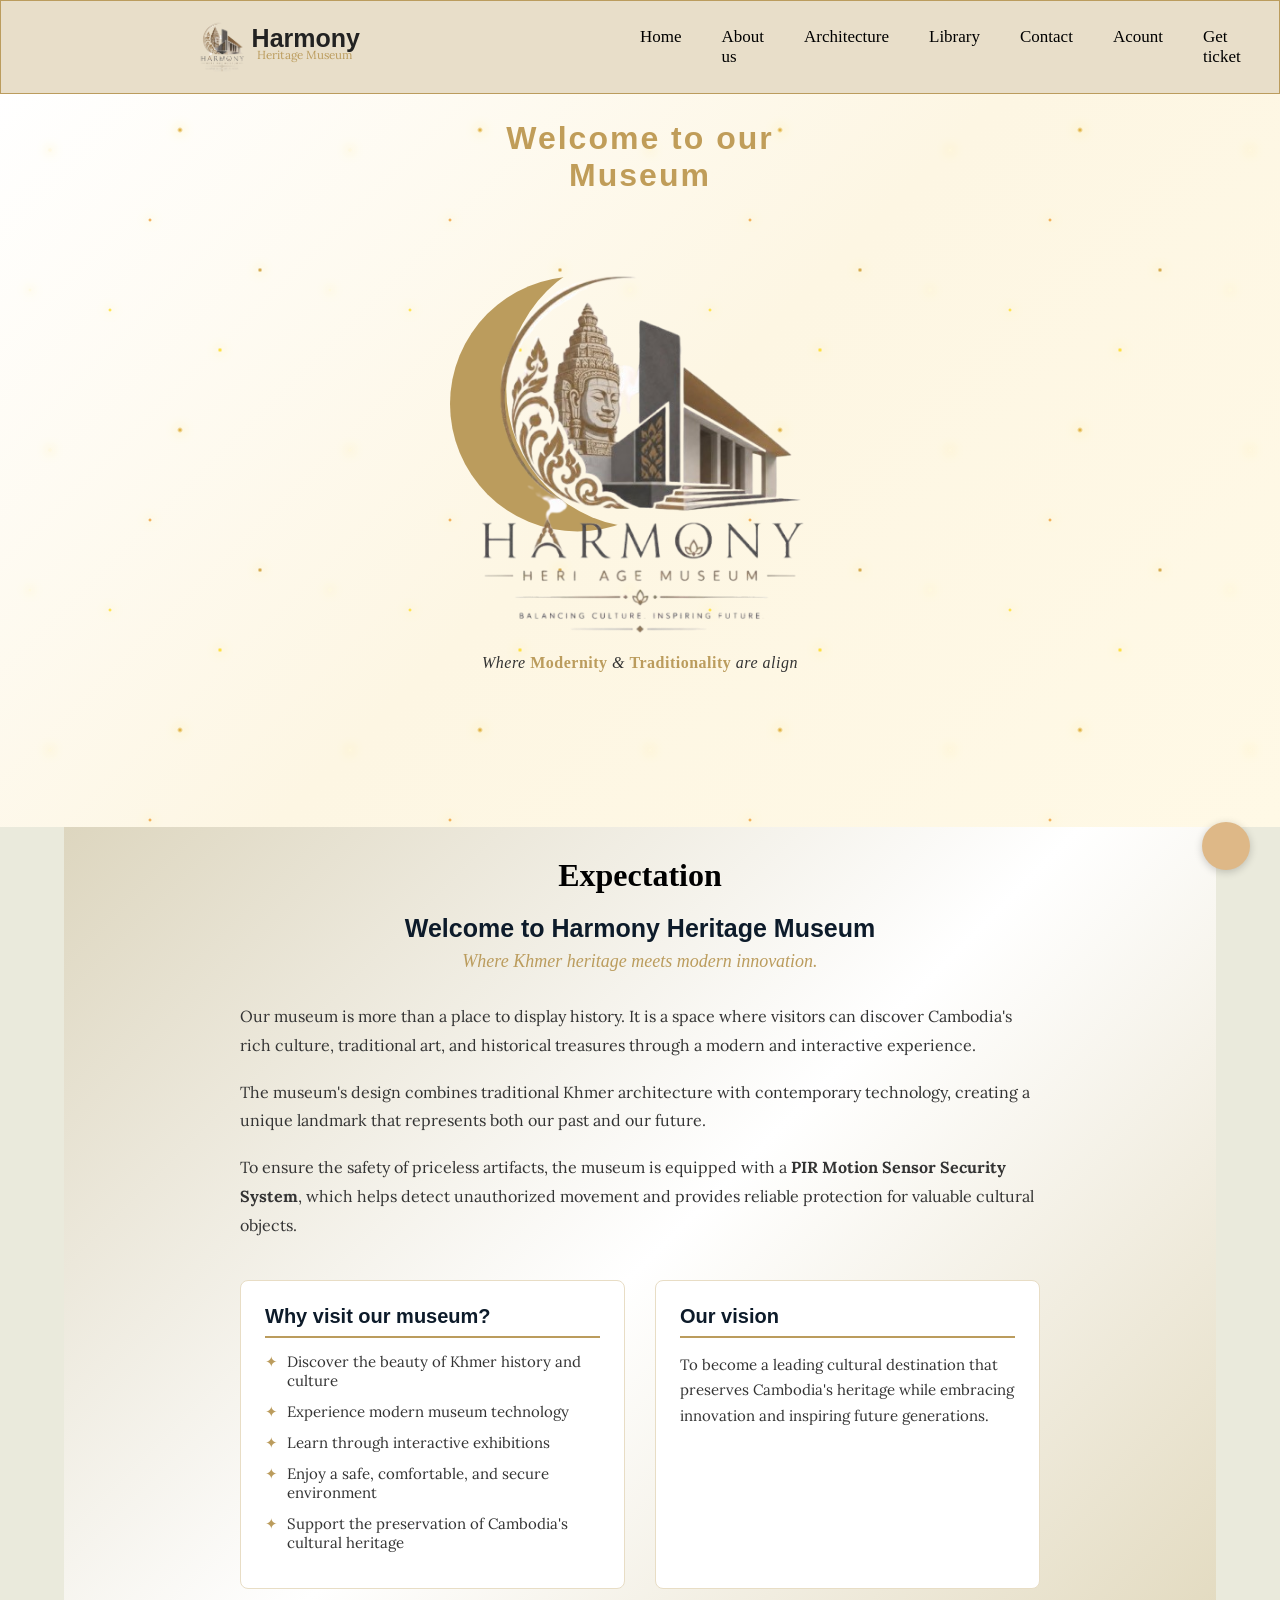
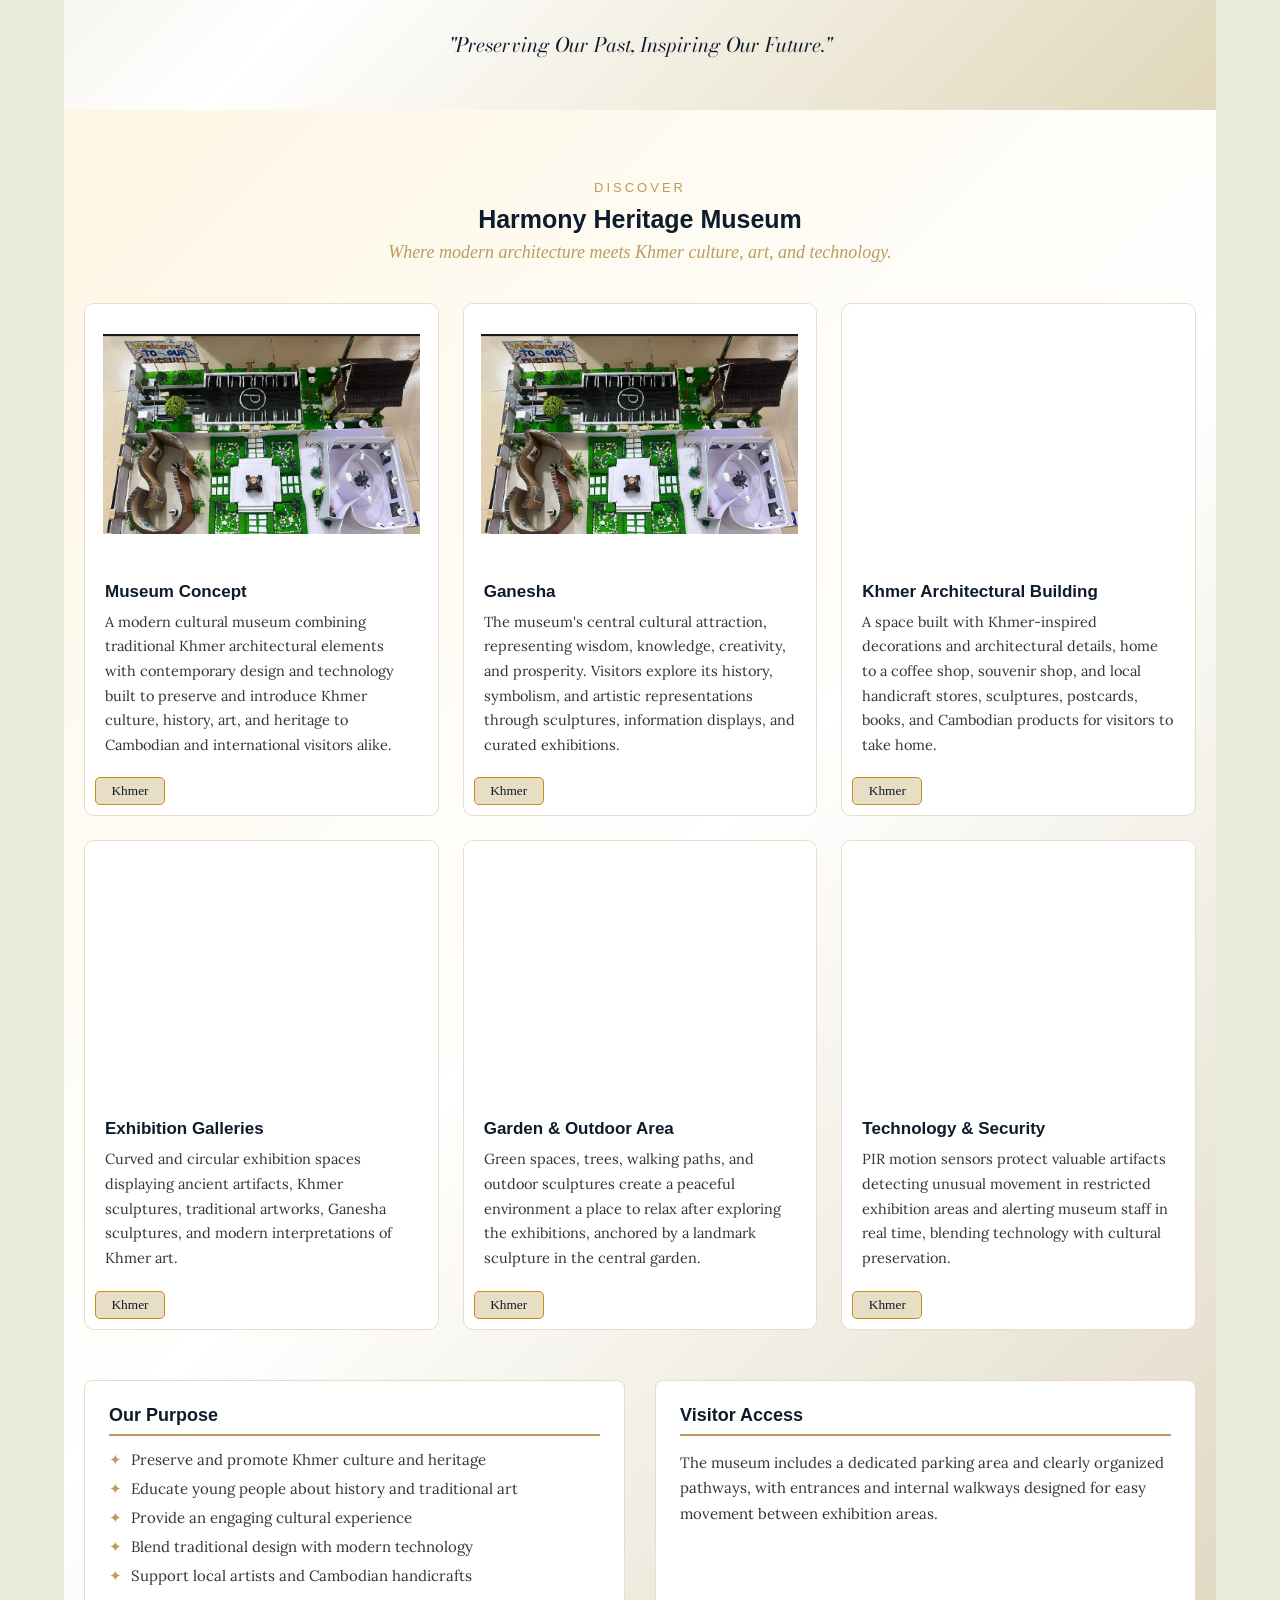
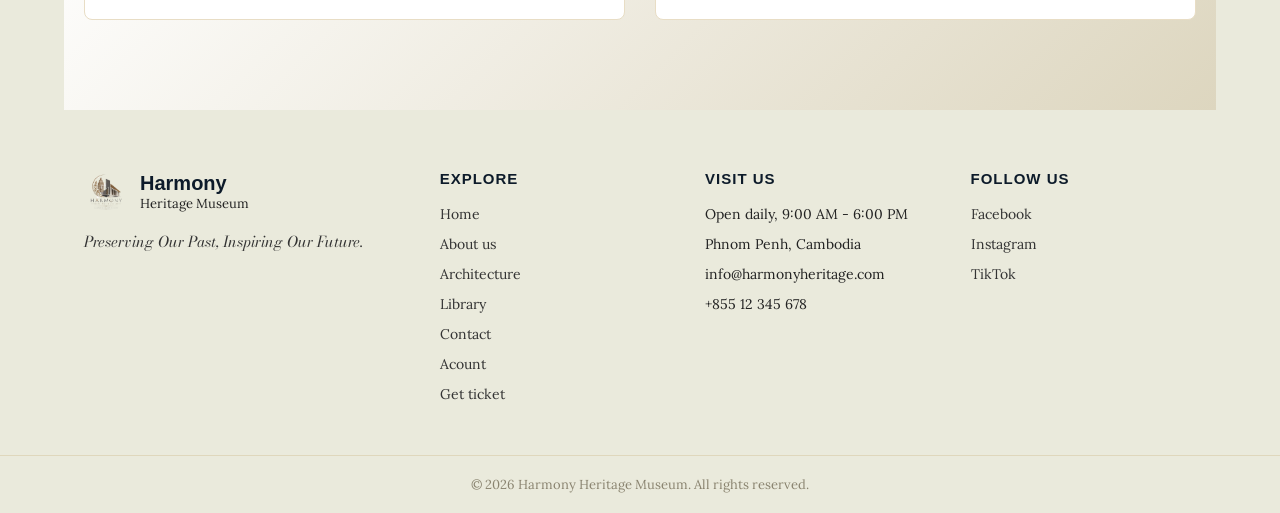
==== index.html @ e20a94d1 "yes" ====
<!DOCTYPE html>
<html lang="en">
    <head>
        <meta charset="UTF-8">
        <meta name="viewport" content="width=device-width, initial-scale=1.0">
        <title>Harmony Heritage Musuem</title>
        <link rel="stylesheet" href="index.css">
        <link rel="icon" href="harmony-round.png">
        <link href="https://fonts.googleapis.com/css2?family=Lora&display=swap" rel="stylesheet">
        <link rel="preconnect" href="https://fonts.googleapis.com">
        <link rel="preconnect" href="https://fonts.gstatic.com" crossorigin>
        <link
            href="https://fonts.googleapis.com/css2?family=Battambang:wght@100;300;400;700;900&family=Bayon&family=Bodoni+Moda:ital,opsz,wght@0,6..96,400..900;1,6..96,400..900&family=Hanuman:wght@100..900&family=Montenegrin+Gothic+One&family=Moul&family=Noto+Sans+Khmer:wght@100..900&family=Noto+Serif:ital,wght@0,100..900;1,100..900&family=Nunito:ital,wght@0,200..1000;1,200..1000&family=Oswald:wght@200..700&family=Roboto+Condensed:ital,wght@0,100..900;1,100..900&family=Roboto:ital,wght@0,100..900;1,100..900&display=swap"
            rel="stylesheet">
        <link rel="preconnect" href="https://fonts.googleapis.com">
        <link rel="preconnect" href="https://fonts.gstatic.com" crossorigin>
        <link
            href="https://fonts.googleapis.com/css2?family=Battambang:wght@100;300;400;700;900&family=Bayon&family=Bodoni+Moda:ital,opsz,wght@0,6..96,400..900;1,6..96,400..900&family=Hanuman:wght@100..900&family=Montenegrin+Gothic+One&family=Moul&family=Noto+Sans+Khmer:wght@100..900&family=Noto+Serif:ital,wght@0,100..900;1,100..900&family=Nunito:ital,wght@0,200..1000;1,200..1000&family=Oswald:wght@200..700&family=Roboto+Condensed:ital,wght@0,100..900;1,100..900&family=Roboto:ital,wght@0,100..900;1,100..900&display=swap"
            rel="stylesheet">
    </head>

    <body>
        <header>
            <nav class="navbar">
                <div class="logo">
                    <img src="harmony-round-removebg-preview.png" alt="">
                    <div class="museum-tittle">
                        <h1>Harmony</h1>
                        <p><small>Heritage Museum</small></p>
                    </div>
                </div>

                <ul class="nav-links">
                    <li><a href="#home">Home</a></li>
                    <li><a href="#aboutus">About us</a></li>
                    <li><a href="#arch">Architecture</a></li>
                    <li><a href="library.html">Library</a></li>
                    <li><a href="#contact">Contact</a></li>
                    <li><a target="_blank" href="acc.html">Acount</a></li>
                    <li><a target="_blank" href="buy-ticket.html">Get ticket</a></li>
                </ul>

                <div class="hamburger" onclick="document.querySelector('.nav-links').classList.toggle('active')">
                    ☰
                </div>
            </nav>
        </header>

        <main>
            <div class="home" id="home">
                <div class="sound-toggle" id="soundToggle">
                    <i class="ti ti-volume-3"></i>
                </div>

                <h1 style="transform: translateY(30px);">
                    Welcome to our
                </h1>

                <h1 style="transform: translateY(30px);">
                    Museum
                </h1>

                <div class="greeting" style="position: relative; width: 400px; height: 400px;;">
                    <svg width="300" height="400" viewBox="0 0 400 400" xmlns="http://www.w3.org/2000/svg"
                        style="position: absolute; top: 10px; left: 10px; ">
                        <defs>
                            <mask id="crescent-cutout">
                                <rect x="0" y="0" width="350" height="400" fill="white" />

                                
                                <circle cx="260" cy="180" r="185" fill="black" />
                            </mask>
                        </defs>

                        <
                        <circle cx="170" cy="200" r="170" fill="#bb9c5d" mask="url(#crescent-cutout)" />
                    </svg>

                    <img src="harmony-round-removebg-preview.png" alt=""
                        style="position: absolute; top: 10px; left: -25px; width: 450px; height: 500px; object-fit: contain;" />
                </div>

                <div class="home-quote" style="margin-top: 60px;">
                    <p>
                        Where <b>Modernity</b> & <b>Traditionality</b> are align
                    </p>
                </div>

                <div class="scroll-indicator">
                    <span></span>
                    <span></span>
                    <span></span>
                </div>
            </div>

            <div class="about-us" id="aboutus">
                <div class="about-container">
                    <h1 style="transform: translateY(-20px);">
                        Expectation
                    </h1>

                    <h2>Welcome to Harmony Heritage Museum</h2>

                    <p class="about-tagline">
                        Where Khmer heritage meets modern innovation.
                    </p>

                    <p class="about-text">
                        Our museum is more than a place to display history. It is a space where visitors can discover
                        Cambodia's rich culture, traditional art, and historical treasures through a modern and
                        interactive
                        experience.
                    </p>

                    <p class="about-text">
                        The museum's design combines traditional Khmer architecture with contemporary technology,
                        creating
                        a unique landmark that represents both our past and our future.
                    </p>

                    <p class="about-text">
                        To ensure the safety of priceless artifacts, the museum is equipped with a
                        <b>PIR Motion Sensor Security System</b>, which helps detect unauthorized movement and provides
                        reliable protection for valuable cultural objects.
                    </p>

                    <div class="about-grid">
                        <div class="about-why">
                            <h3>Why visit our museum?</h3>

                            <ul>
                                <li>Discover the beauty of Khmer history and culture</li>
                                <li>Experience modern museum technology</li>
                                <li>Learn through interactive exhibitions</li>
                                <li>Enjoy a safe, comfortable, and secure environment</li>
                                <li>Support the preservation of Cambodia's cultural heritage</li>
                            </ul>
                        </div>

                        <div class="about-vision">
                            <h3>Our vision</h3>

                            <p>
                                To become a leading cultural destination that preserves Cambodia's heritage while
                                embracing
                                innovation and inspiring future generations.
                            </p>
                        </div>
                    </div>

                    <p class="about-slogan">
                        "Preserving Our Past, Inspiring Our Future."
                    </p>
                </div>
            </div>

            <div class="museum-info" id="arch">
                <div class="info-header">
                    <p class="section-label">Discover</p>

                    <h2>Harmony Heritage Museum</h2>

                    <p class="about-tagline">
                        Where modern architecture meets Khmer culture, art, and technology.
                    </p>
                </div>

                <div class="info-grid">
                    <div class="info-card">
                        <div class="info-img-placeholder" data-caption="Museum Concept — add image">
                            <div style="background-image: url('museum-model-upsidedown.png');" class="threedimg"></div>
                        </div>

                        <h3>Museum Concept</h3>

                        <p>
                            A modern cultural museum combining traditional Khmer architectural elements with
                            contemporary design and technology built to preserve and introduce Khmer culture,
                            history, art, and heritage to Cambodian and international visitors alike.
                        </p>
                        <button id="translate1" class="translate">Khmer</button>
                    </div>

                    <div class="info-card featured">
                        <div class="info-img-placeholder large" data-caption="Ganesha — add image">
                            <div class="threedimg" style="background-image: url(museum-model-upsidedown.png);width: 1500px;"></div>
                        </div>

                        <h3>
                            Ganesha
                            <span class="khmer-tag"></span>
                        </h3>

                        <p>
                            The museum's central cultural attraction, representing wisdom, knowledge, creativity, and
                            prosperity. Visitors explore its history, symbolism, and artistic representations
                            through sculptures, information displays, and curated exhibitions.
                        </p>
                        <button id="translate2" class="translate">Khmer</button>
                    </div>

                    <div class="info-card">
                        <div class="info-img-placeholder" data-caption="Khmer Architectural Building — add image">
                            <div class="threedimg"></div>
                        </div>

                        <h3>Khmer Architectural Building</h3>

                        <p>
                            A space built with Khmer-inspired decorations and architectural details, home to a
                            coffee shop, souvenir shop, and local handicraft stores, sculptures, postcards, books,
                            and Cambodian products for visitors to take home.
                        </p>
                        <button id="translate3" class="translate">Khmer</button>
                    </div>

                    <div class="info-card">
                        <div class="info-img-placeholder" data-caption="Exhibition Galleries — add image">
                            <div class="threedimg"></div>
                        </div>

                        <h3>Exhibition Galleries</h3>

                        <p>
                            Curved and circular exhibition spaces displaying ancient artifacts, Khmer sculptures,
                            traditional artworks, Ganesha sculptures, and modern interpretations of Khmer art.
                        </p>
                        <button id="translate4" class="translate">Khmer</button>
                    </div>

                    <div class="info-card">
                        <div class="info-img-placeholder" data-caption="Garden & Outdoor Area — add image">
                            <div class="threedimg"></div>
                        </div>

                        <h3>Garden & Outdoor Area</h3>

                        <p>
                            Green spaces, trees, walking paths, and outdoor sculptures create a peaceful environment
                            a place to relax after exploring the exhibitions, anchored by a landmark sculpture in
                            the central garden.
                        </p>
                        <button id="translate5" class="translate">Khmer</button>
                    </div>

                    <div class="info-card">
                        <div class="info-img-placeholder" data-caption="Technology & Security — add image">
                            <div class="threedimg"></div>
                        </div>

                        <h3>Technology & Security</h3>

                        <p>
                            PIR motion sensors protect valuable artifacts detecting unusual movement in restricted
                            exhibition areas and alerting museum staff in real time, blending technology with
                            cultural preservation.
                        </p>
                        <button id="translate6" class="translate">Khmer</button>
                    </div>
                </div>

                <div class="info-footer">
                    <div class="info-footer-item">
                        <h4>Our Purpose</h4>

                        <ul>
                            <li>Preserve and promote Khmer culture and heritage</li>
                            <li>Educate young people about history and traditional art</li>
                            <li>Provide an engaging cultural experience</li>
                            <li>Blend traditional design with modern technology</li>
                            <li>Support local artists and Cambodian handicrafts</li>
                        </ul>
                    </div>

                    <div class="info-footer-item">
                        <h4>Visitor Access</h4>

                        <p>
                            The museum includes a dedicated parking area and clearly organized pathways, with
                            entrances and internal walkways designed for easy movement between exhibition areas.
                        </p>
                    </div>
                </div>
            </div>
        </main>
        <footer class="site-footer" id="contact">
            <div class="footer-container">
                <div class="footer-brand">
                    <div class="footer-logo">
                        <img src="harmony-round-removebg-preview.png" alt="">
                        <div>
                            <h3>Harmony</h3>
                            <p>Heritage Museum</p>
                        </div>
                    </div>
                    <p class="footer-tagline">
                        Preserving Our Past, Inspiring Our Future.
                    </p>
                </div>

                <div class="footer-links">
                    <h4>Explore</h4>
                    <ul>
                        <li><a href="#home">Home</a></li>
                        <li><a href="#aboutus">About us</a></li>
                        <li><a href="#arch">Architecture</a></li>
                        <li><a href="library.html">Library</a></li>
                        <li><a href="#contact">Contact</a></li>
                        <li><a target="_blank" href="acc.html">Acount</a></li>
                        <li><a target="_blank" href="buy-ticket.html">Get ticket</a></li>
                    </ul>
                </div>

                <div class="footer-links">
                    <h4>Visit us</h4>
                    <ul>
                        <li>Open daily, 9:00 AM - 6:00 PM</li>
                        <li>Phnom Penh, Cambodia</li>
                        <li>info@harmonyheritage.com</li>
                        <li>+855 12 345 678</li>
                    </ul>
                </div>

                <div class="footer-links">
                    <h4>Follow us</h4>
                    <ul class="footer-social">
                        <li><a href="#" aria-label="Facebook">Facebook</a></li>
                        <li><a href="#" aria-label="Instagram">Instagram</a></li>
                        <li><a href="#" aria-label="TikTok">TikTok</a></li>
                    </ul>
                </div>
            </div>

            <div class="footer-bottom">
                <p>&copy; <span id="footer-year"></span> Harmony Heritage Museum. All rights reserved.</p>
            </div>
        </footer>
        <script src="index.js"></script>
    </body>
</html>
---- index.css ----
* {
    padding: 0;
    margin: 0;
    box-sizing: border-box;
}

html {
    scroll-behavior: smooth;
    scroll-padding-top: 90px;

}

body {
    min-height: 100vh;
    margin: 0;
    padding-top: 90px;
    background-color: hsl(60, 26%, 89%);
}

header {
    position: fixed;
    top: 0;
    left: 0;
    width: 100%;
    z-index: 1000;
    border: 1px solid #bb9c5d;

}

.navbar {
    display: flex;
    justify-content: space-between;
    align-items: center;
    padding: 1rem 2rem;
    background: hsl(40, 41%, 85%);
    color: #fff;
}

.navbar .logo {
    width: 40%;
    display: flex;
    justify-content: center;
    align-items: center;
}

.navbar .logo .museum-tittle h1 {
    color: #222;
    font-size: 25px;
    font-family: sans-serif;
}

.navbar .logo .museum-tittle p {
    color: #bb9c5d;
    transform: translateY(-8px);
    font-size: 14px;
    text-indent: 5px;
    font-family: 'Lora', Georgia, serif;
}

.navbar .logo img {
    width: 60px;
}

.nav-links {
    width: 50%;
    list-style: none;
    display: flex;
    gap: 2.5rem;
}

.nav-links a {
    color: black;
    text-decoration: none;
    position: relative;
    display: inline-block;
    transition: transform 0.5s ease-in-out;
    font-size: 17px;
}

.nav-links a:hover {
    color: black;
}

.nav-links a {
    position: relative;
    display: inline-block;
    transition: transform 0.5s ease-in-out;
}

.nav-links a::after {
    content: "";
    position: absolute;
    left: 0;
    bottom: -2px;
    height: 1px;
    width: 0;
    background-color: #bb9c5d;
    transition: width 0.5s ease-in-out;
}

.nav-links a:hover {
    transform: scale(1.15);
}

.nav-links a:hover::after {
    width: 100%;
}

.hamburger {
    display: none;
    cursor: pointer;
    font-size: 1.5rem;
    color: black;
    transform: translateX(5px);

}

@media (max-width: 768px) {
    .nav-links {
        display: none;
        flex-direction: column;
        position: absolute;
        top: 65px;
        right: 5px;
        background: hsl(40, 41%, 85%);
        width: 100px;
        border-radius: 10px;
        line-height: 5px;
        padding: 10px 0px;
        border: 1px #c78e14 solid;
    }

    .nav-links li {
        padding: -5px 0;
    }

    .nav-links a {
        transform: translateX(10px);
    }

    .nav-links a:hover {
        transform: translateX(10px);

    }

    .nav-links a::after {
        content: "";
        position: absolute;
        left: 0;
        bottom: -7px;
        height: 1.5px;
        width: 0;
        transition: width 0.5s ease-in-out;
        background-color: #bb9c5d;
    }

    .nav-links a:hover::after {
        width: 100%;
    }

    .nav-links.active {
        display: flex;

    }

    .hamburger {
        display: block;
    }
}

main .home {
    width: 100%;
    min-height: 737px;
    text-align: center;
    position: relative;
    overflow: hidden;
    background: linear-gradient(135deg, #ffffff 0%, #fdf6e3 50%, #fff9e6 100%);
    padding-top: 30px;
}

main .home::before {
    content: "";
    position: absolute;
    inset: 0;
    background-image:
        radial-gradient(2px 2px at 50px 60px, #f9bc06, transparent),
        radial-gradient(2.5px 2.5px at 180px 40px, #e6ab0b, transparent),
        radial-gradient(2px 2px at 260px 180px, #ffd76a, transparent),
        radial-gradient(2px 2px at 340px 90px, #f5bb0c, transparent),
        radial-gradient(1.5px 1.5px at 110px 220px, #f4b407, transparent),
        radial-gradient(2.5px 2.5px at 400px 250px, #ebb30c, transparent);
    background-repeat: repeat;
    background-size: 300px 300px;
    filter: drop-shadow(0 0 3px #ffd76a);
    animation: twinkle 2.5s ease-in-out infinite;
    pointer-events: none;
    z-index: 0;
}

.home h1 {
    font-family: Arial, Helvetica, sans-serif;
    color: black;
    letter-spacing: 2px;
    transform: translateY(30px);
    position: relative;
    z-index: 1;
}

.home-quote p {
    font-family: 'Times New Roman', Times, serif;
    font-style: italic;
    font-size: 16px;
    color: #333;
    letter-spacing: 0.5px;
}

.home-quote p b {
    color: #bb9c5d;
    font-weight: 700;
    font-style: normal;
}

main .home img {
    margin: auto;
}

main .home .greeting {
    margin: auto;
    width: 500px;
    height: 400px;
    opacity: 1;

}

@keyframes float-moon {

    0%,
    100% {
        transform: translateY(0px);
    }

    50% {
        transform: translateY(-15px);
    }
}

main .home .greeting svg {
    animation: float-moon 4s ease-in-out infinite;
}

@keyframes twinkle {

    0%,
    100% {
        opacity: 0.3;
        transform: scale(1);
    }

    50% {
        opacity: 1;
        transform: scale(1.3);
    }
}

main .home::before {
    content: "";
    position: absolute;
    inset: 0;
    background-image:
        radial-gradient(2.5px 2.5px at 50px 60px, #fff8dc, transparent),
        radial-gradient(3px 3px at 180px 40px, #d99f17, transparent),
        radial-gradient(2.5px 2.5px at 260px 180px, #c78e14, transparent),
        radial-gradient(3px 3px at 340px 90px, #fff8dc, transparent),
        radial-gradient(2px 2px at 110px 220px, #ffd700, transparent),
        radial-gradient(3px 3px at 400px 250px, #ffe066, transparent),
        radial-gradient(2px 2px at 30px 200px, #fff8dc, transparent),
        radial-gradient(2.5px 2.5px at 220px 260px, #ffd700, transparent),
        radial-gradient(2px 2px at 150px 130px, #ea8b0f, transparent);
    background-repeat: repeat;
    background-size: 300px 300px;
    filter: drop-shadow(0 0 6px #ffd700) drop-shadow(0 0 3px #fff8dc);
    animation: twinkle 2.5s ease-in-out infinite;
    pointer-events: none;
    z-index: 0;
}

.about-us {
    width: 90%;
    margin: auto;
    padding: 50px 20px;
    background: linear-gradient(135deg, #ddd6bf 0%, #ffffff 50%, #e0d7ba 100%);
    display: flex;
    justify-content: center;

}

.about-container {
    max-width: 800px;
    text-align: center;
}

.about-container .section-label {
    color: #bb9c5d;
    letter-spacing: 3px;
    text-transform: uppercase;
    font-size: 13px;
    font-family: sans-serif;
    margin-bottom: 10px;
}

.about-container h2 {
    font-family: Arial, Helvetica, sans-serif;
    font-weight: 700;
    color: #0d1b2a;
    font-size: 25px;
    margin-bottom: 8px;
}

.about-tagline {
    font-family: 'Times New Roman', Times, serif;
    font-style: italic;
    color: #bb9c5d;
    font-size: 18px;
    margin-bottom: 30px;
}

.about-text {
    font-family: 'Lora', Georgia, serif;
    color: #333;
    font-size: 16px;
    line-height: 1.8;
    margin-bottom: 18px;
    text-align: left;
}

.about-grid {
    display: grid;
    grid-template-columns: 1fr 1fr;
    gap: 30px;
    margin-top: 40px;
    text-align: left;
}

.about-why,
.about-vision {
    background: #ffffff;
    border: 1px solid #e8ddc5;
    border-radius: 8px;
    padding: 24px;
}

.about-why h3,
.about-vision h3 {
    font-family: Arial, Helvetica, sans-serif;
    color: #0d1b2a;
    font-size: 20px;
    margin-bottom: 14px;
    border-bottom: 2px solid #bb9c5d;
    padding-bottom: 8px;
}

.about-why ul {
    list-style: none;
    padding: 0;
}

.about-why li {
    font-family: 'Lora', Georgia, serif;
    color: #333;
    font-size: 15px;
    margin-bottom: 12px;
    padding-left: 22px;
    position: relative;
}

.about-why li::before {
    content: "✦";
    color: #bb9c5d;
    position: absolute;
    left: 0;
}

.about-vision p {
    font-family: 'Lora', Georgia, serif;
    color: #333;
    font-size: 15px;
    line-height: 1.7;
}

.about-slogan {
    font-family: 'Bodoni Moda', serif;
    font-style: italic;
    color: #0d1b2a;
    font-size: 20px;
    margin-top: 40px;
}

@media (max-width: 768px) {
    .about-grid {
        grid-template-columns: 1fr;
    }
}

.scroll-indicator {
    position: absolute;
    bottom: 30px;
    left: 50%;
    transform: translateX(-50%);
    display: flex;
    flex-direction: column;
    align-items: center;
    gap: 4px;
    z-index: 2;
}

.scroll-indicator span {
    width: 14px;
    height: 14px;
    border-right: 3px solid #bb9c5d;
    border-bottom: 3px solid #bb9c5d;
    transform: rotate(45deg);
    animation: scroll-bounce 1.6s ease-in-out infinite;
    opacity: 0;
}

.scroll-indicator span:nth-child(1) {
    animation-delay: 0s;
}

.scroll-indicator span:nth-child(2) {
    animation-delay: 0.2s;
}

.scroll-indicator span:nth-child(3) {
    animation-delay: 0.4s;
}

@keyframes scroll-bounce {
    0% {
        opacity: 0;
        transform: rotate(45deg) translate(0, 0);
    }

    30% {
        opacity: 1;
    }

    60% {
        opacity: 1;
    }

    100% {
        opacity: 0;
        transform: rotate(45deg) translate(12px, 12px);
    }
}

.sound-toggle {
    position: fixed;
    bottom: 30px;
    right: 30px;
    width: 48px;
    height: 48px;
    border-radius: 50%;
    background: burlywood;
    color: azure;
    display: flex;
    align-items: center;
    justify-content: center;
    cursor: pointer;
    z-index: 999;
    font-size: 20px;
    box-shadow: 0 2px 8px rgba(0, 0, 0, 0.2);
}

/* Entrance animations */
@keyframes riseUp {
    from {
        opacity: 0;
        transform: translateY(60px);
    }

    to {
        opacity: 1;
        transform: translateY(0);
    }
}

@keyframes slideFromRight {
    from {
        opacity: 0;
        transform: translateX(80px);

    }

    to {
        opacity: 1;
        transform: translateX(0);
    }
}

@keyframes slideFromLeft {
    from {
        opacity: 0;
        transform: translateX(-80px);

    }

    to {
        opacity: 1;
        transform: translateX(0);
    }
}

main .home h1 {
    opacity: 0;
    color: hsl(40, 45%, 55%);
    animation: slideFromRight 1.2s ease-out forwards,
      
}


main .home h1:nth-of-type(2) {
    animation: slideFromRight 1.2s ease-out 0.3s forwards,
   
}

main .home .greeting {
    opacity: 0;
    animation: riseUp 1.4s ease-out 0.5s forwards;
}

.home-quote p {
    opacity: 0;
    animation: slideFromLeft 1.2s ease-out 1.4s forwards;

}

main .home h1,
main .home .greeting,
.home-quote p {
    opacity: 0;
}

.play-rise {
    animation: riseUp 1.4s ease-out 0.5s forwards;
}

.play-right {
    animation: slideFromRight 1.2s ease-out forwards;
}

.play-right-delay {
    animation: slideFromRight 1.2s ease-out 0.3s forwards;
}

.play-left {
    animation: slideFromLeft 1.2s ease-out 1.4s forwards;
}

* {
    padding: 0;
    margin: 0;
    box-sizing: border-box;
}

html {
    scroll-behavior: smooth;
}

body {
    min-height: 100vh;
    background-color: hsl(60, 26%, 89%);
}

/* ===== reused header just for context ===== */

header h1 {
    font-family: Arial, Helvetica, sans-serif;
    color: #222;
    font-size: 20px;
}

header p {
    color: #bb9c5d;
    font-size: 12px;
    font-family: 'Lora', serif;
}

/* ===== museum info section ===== */
.museum-info {
    width: 90%;
    margin: auto;
    padding: 70px 20px 90px;
    background: linear-gradient(135deg, #fdf6e3 0%, #ffffff 50%, #ddd6bf 100%);
}

.info-header {
    text-align: center;
    max-width: 700px;
    margin: 0 auto 40px;
}

.info-header .section-label {
    color: #bb9c5d;
    letter-spacing: 3px;
    text-transform: uppercase;
    font-size: 13px;
    font-family: sans-serif;
    margin-bottom: 10px;
}

.info-header h2 {
    font-family: Arial, Helvetica, sans-serif;
    font-weight: 700;
    color: #0d1b2a;
    font-size: 25px;
    margin-bottom: 8px;
}

.info-header .about-tagline {
    font-family: 'Times New Roman', Times, serif;
    font-style: italic;
    color: #bb9c5d;
    font-size: 18px;
}

.info-grid {
    display: grid;
    grid-template-columns: repeat(3, 1fr);
    gap: 24px;
    margin-top: 20px;
}

.info-card {
    background: #ffffff;
    border: 1px solid #e8ddc5;
    border-radius: 10px;
    overflow: hidden;
    display: flex;
    flex-direction: column;
    transition: transform 0.4s ease, box-shadow 0.4s ease;
}

.info-card:hover {
    transform: translateY(-6px);
    box-shadow: 0 10px 25px rgba(187, 156, 93, 0.25);
}

.info-card.featured {
    border: 1px solid #e8ddc5;
}

/* #bb9c5d */
.info-img-placeholder {
    width: 100%;
    height: 180px;
    background: repeating-linear-gradient(135deg,
            #f4ecd8,
            #f4ecd8 10px,
            #efe4c8 10px,
            #efe4c8 20px);
    position: relative;
    display: flex;
    align-items: center;
    justify-content: center;

}

.info-img-placeholder.large {
    height: 260px;
}

.info-img-placeholder {
    width: 100%;
    height: 260px;
    /* was 180px */
    overflow: hidden;
    /* add this line */
    background: repeating-linear-gradient(135deg,
            #f4ecd8,
            #f4ecd8 10px,
            #efe4c8 10px,
            #efe4c8 20px);
    position: relative;
    display: flex;
    align-items: center;
    justify-content: center;
}

.threedimg {
    width: 100%;
    height: 100%;
    background-size: 90%;
    background-repeat: no-repeat;
    background-position: center;
    background-color: #fff;
}

.info-img-placeholder:has(.threedimg)::after {
    display: none;
}





.info-img-placeholder:has(img)::after {
    display: none;
}

.info-img-placeholder::after {
    content: attr(data-caption);
    font-family: 'Lora', Georgia, serif;
    font-size: 13px;
    color: #bb9c5d;
    background: rgba(255, 255, 255, 0.85);
    padding: 6px 12px;
    border-radius: 20px;
    border: 1px dashed #bb9c5d;
    text-align: center;
}

.info-card h3 {
    font-family: Arial, Helvetica, sans-serif;
    color: #0d1b2a;
    font-size: 17px;
    padding: 18px 20px 8px;
}

.khmer-tag {
    font-family: 'Noto Sans Khmer', sans-serif;
    color: #bb9c5d;
    font-size: 14px;
    font-weight: 400;
    margin-left: 6px;
}

.info-card p {
    font-family: 'Lora', Georgia, serif;
    color: #333;
    font-size: 14.5px;
    line-height: 1.7;
    padding: 0 20px 20px;
}

.info-footer {
    display: grid;
    grid-template-columns: 1fr 1fr;
    gap: 30px;
    margin-top: 50px;
    text-align: left;
}

.info-footer-item {
    background: #ffffff;
    border: 1px solid #e8ddc5;
    border-radius: 8px;
    padding: 24px;
}

.info-footer-item h4 {
    font-family: Arial, Helvetica, sans-serif;
    color: #0d1b2a;
    font-size: 18px;
    margin-bottom: 14px;
    border-bottom: 2px solid #bb9c5d;
    padding-bottom: 8px;
}

.info-footer-item ul {
    list-style: none;
    padding: 0;
}

.info-footer-item li {
    font-family: 'Lora', Georgia, serif;
    color: #333;
    font-size: 15px;
    margin-bottom: 10px;
    padding-left: 22px;
    position: relative;
}

.info-footer-item li::before {
    content: "✦";
    color: #bb9c5d;
    position: absolute;
    left: 0;
}

.info-footer-item p {
    font-family: 'Lora', Georgia, serif;
    color: #333;
    font-size: 15px;
    line-height: 1.7;
}

@media (max-width: 1024px) {
    .info-grid {
        grid-template-columns: repeat(2, 1fr);
    }
}

@media (max-width: 768px) {
    .info-grid {
        grid-template-columns: 1fr;
    }

    .info-footer {
        grid-template-columns: 1fr;
    }
}

.translate {
    width: 70px;
    padding: 5px 10px;
    margin-left: 10px;
    font-family: 'Times New Roman', Times, serif;
    background-color: hsl(41, 43%, 84%);
    border-radius: 5px;
    border: 1px solid #c78e14;
    color: #0d1b2a;
    margin-bottom: 10px;
}

.translate:hover {
    background-color: hsl(41, 43%, 94%);
}

/* Khmer title */
.info-card h3.khmer-title {
    font-family: "Moul", serif;
    font-size: 18px;
    font-weight: 700;
    color: #0d1b2a;
    line-height: 1.6;
    letter-spacing: 0.5px;
}

/* Khmer paragraph */
.info-card p.khmer-text {
    font-family: "Battambang", system-ui;
    font-size: 14px;
    font-weight: 400;
    color: #333;
    line-height: 2;
    padding: 0 20px 20px;
    letter-spacing: 0.5px;
}

.site-footer {
    background: hsl(60, 26%, 89%);
    color: #e8e2d0;
    margin-top: 0px;
}

.footer-container {
    width: 90%;
    max-width: 1200px;
    margin: 0 auto;
    padding: 60px 20px 40px;
    display: grid;
    grid-template-columns: 1.4fr 1fr 1fr 1fr;
    gap: 40px;
}

.footer-brand .footer-logo {
    display: flex;
    align-items: center;
    gap: 12px;
    margin-bottom: 16px;
}

.footer-brand .footer-logo img {
    width: 44px;
}

.footer-brand .footer-logo h3 {
    font-family: Arial, Helvetica, sans-serif;
    color: #0d1b2a;
    font-size: 20px;
}

.footer-brand .footer-logo p {
    font-family: 'Lora', Georgia, serif;
    color: #222;
    font-size: 13px;
}

.footer-tagline {
    font-family: 'Bodoni Moda', serif;
    font-style: italic;
    color: #333;
    font-size: 15px;
    line-height: 1.6;
    max-width: 280px;
}

.footer-links h4 {
    font-family: Arial, Helvetica, sans-serif;
    color: #0d1b2a;
    font-size: 15px;
    letter-spacing: 1px;
    text-transform: uppercase;
    margin-bottom: 18px;
}

.footer-links ul {
    list-style: none;
    padding: 0;
}

.footer-links li {
    font-family: 'Lora', Georgia, serif;
    font-size: 14px;
    color: #222;
    margin-bottom: 12px;
}

.footer-links a {
    color: #333;
    text-decoration: none;
    transition: color 0.3s ease;
}

.footer-links a:hover {
    color: #bb9c5d;
}

.footer-bottom {
    border-top: 1px solid rgba(187, 156, 93, 0.25);
    padding: 20px;
    text-align: center;
}

.footer-bottom p {
    font-family: 'Lora', Georgia, serif;
    font-size: 13px;
    color: #8a8470;
}

@media (max-width: 900px) {
    .footer-container {
        grid-template-columns: 1fr 1fr;
    }
}

@media (max-width: 600px) {
    .footer-container {
        grid-template-columns: 1fr;
    }
}
/* ===== Library page — extends index.css ===== */

/* ===== Library page — extends index.css ===== */

.lib-hero {
    width: 100%;
    text-align: center;
    padding: 60px 20px 40px;
    background: linear-gradient(135deg, #ffffff 0%, #fdf6e3 50%, #fff9e6 100%);
}

.lib-hero-inner {
    max-width: 700px;
    margin: 0 auto;
}

.lib-hero .section-label {
    color: #bb9c5d;
    letter-spacing: 3px;
    text-transform: uppercase;
    font-size: 13px;
    font-family: sans-serif;
    margin-bottom: 10px;
}

.lib-hero h2 {
    font-family: Arial, Helvetica, sans-serif;
    font-weight: 700;
    color: #0d1b2a;
    font-size: 28px;
    margin-bottom: 8px;
}

.lib-hero .about-tagline {
    font-family: 'Times New Roman', Times, serif;
    font-style: italic;
    color: #bb9c5d;
    font-size: 17px;
    margin-bottom: 18px;
}

.lib-hero-text {
    font-family: 'Lora', Georgia, serif;
    color: #333;
    font-size: 15.5px;
    line-height: 1.8;
}

/* ===== toolbar ===== */

.lib-toolbar {
    width: 90%;
    max-width: 900px;
    margin: 0 auto;
    padding: 30px 0;
    display: flex;
    gap: 16px;
    flex-wrap: wrap;
    justify-content: center;
}

.lib-search {
    flex: 1 1 320px;
    padding: 10px 16px;
    font-family: 'Lora', Georgia, serif;
    font-size: 14px;
    color: #0d1b2a;
    background: #ffffff;
    border: 1px solid #e8ddc5;
    border-radius: 6px;
}

.lib-search:focus {
    outline: none;
    border-color: #bb9c5d;
}

.lib-filter {
    flex: 0 1 220px;
    padding: 10px 12px;
    font-family: 'Lora', Georgia, serif;
    font-size: 14px;
    color: #0d1b2a;
    background: #ffffff;
    border: 1px solid #e8ddc5;
    border-radius: 6px;
}

/* ===== catalog section tweaks ===== */

.lib-catalog {
    padding-top: 20px;
}
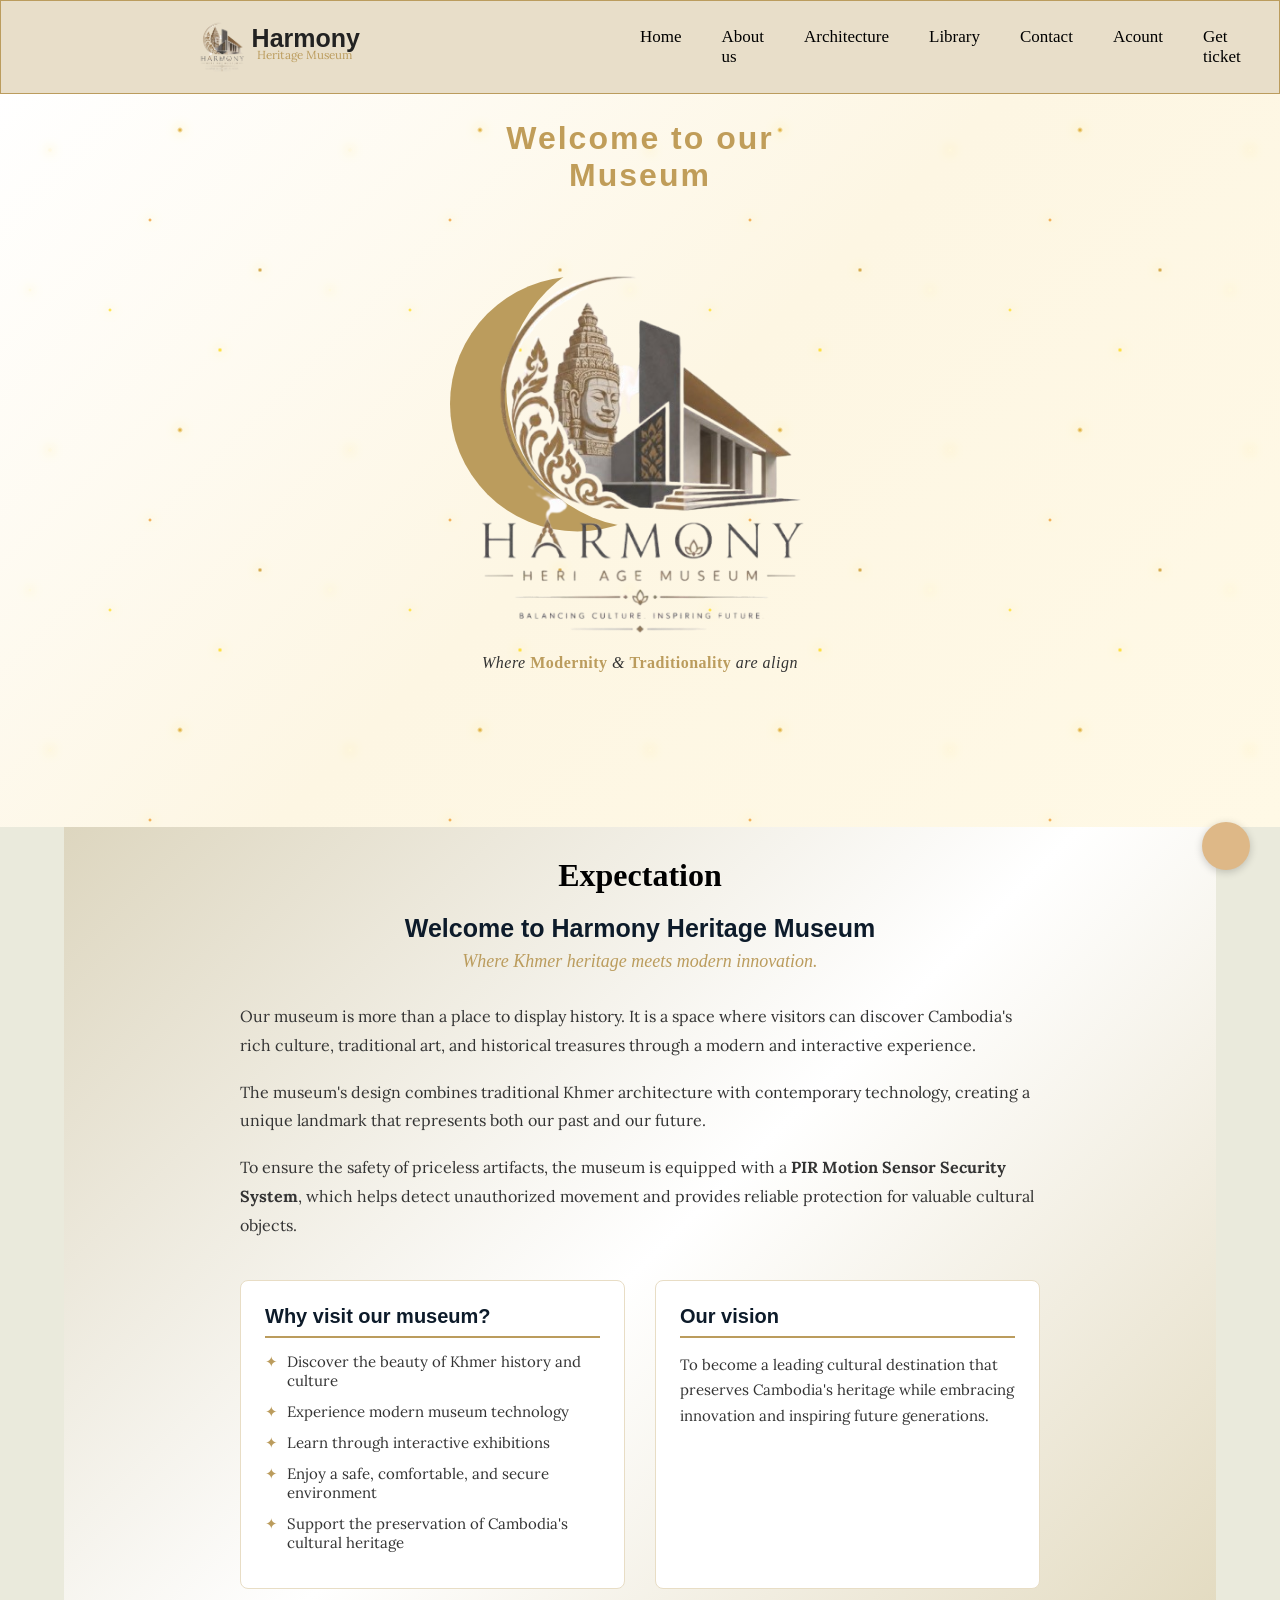
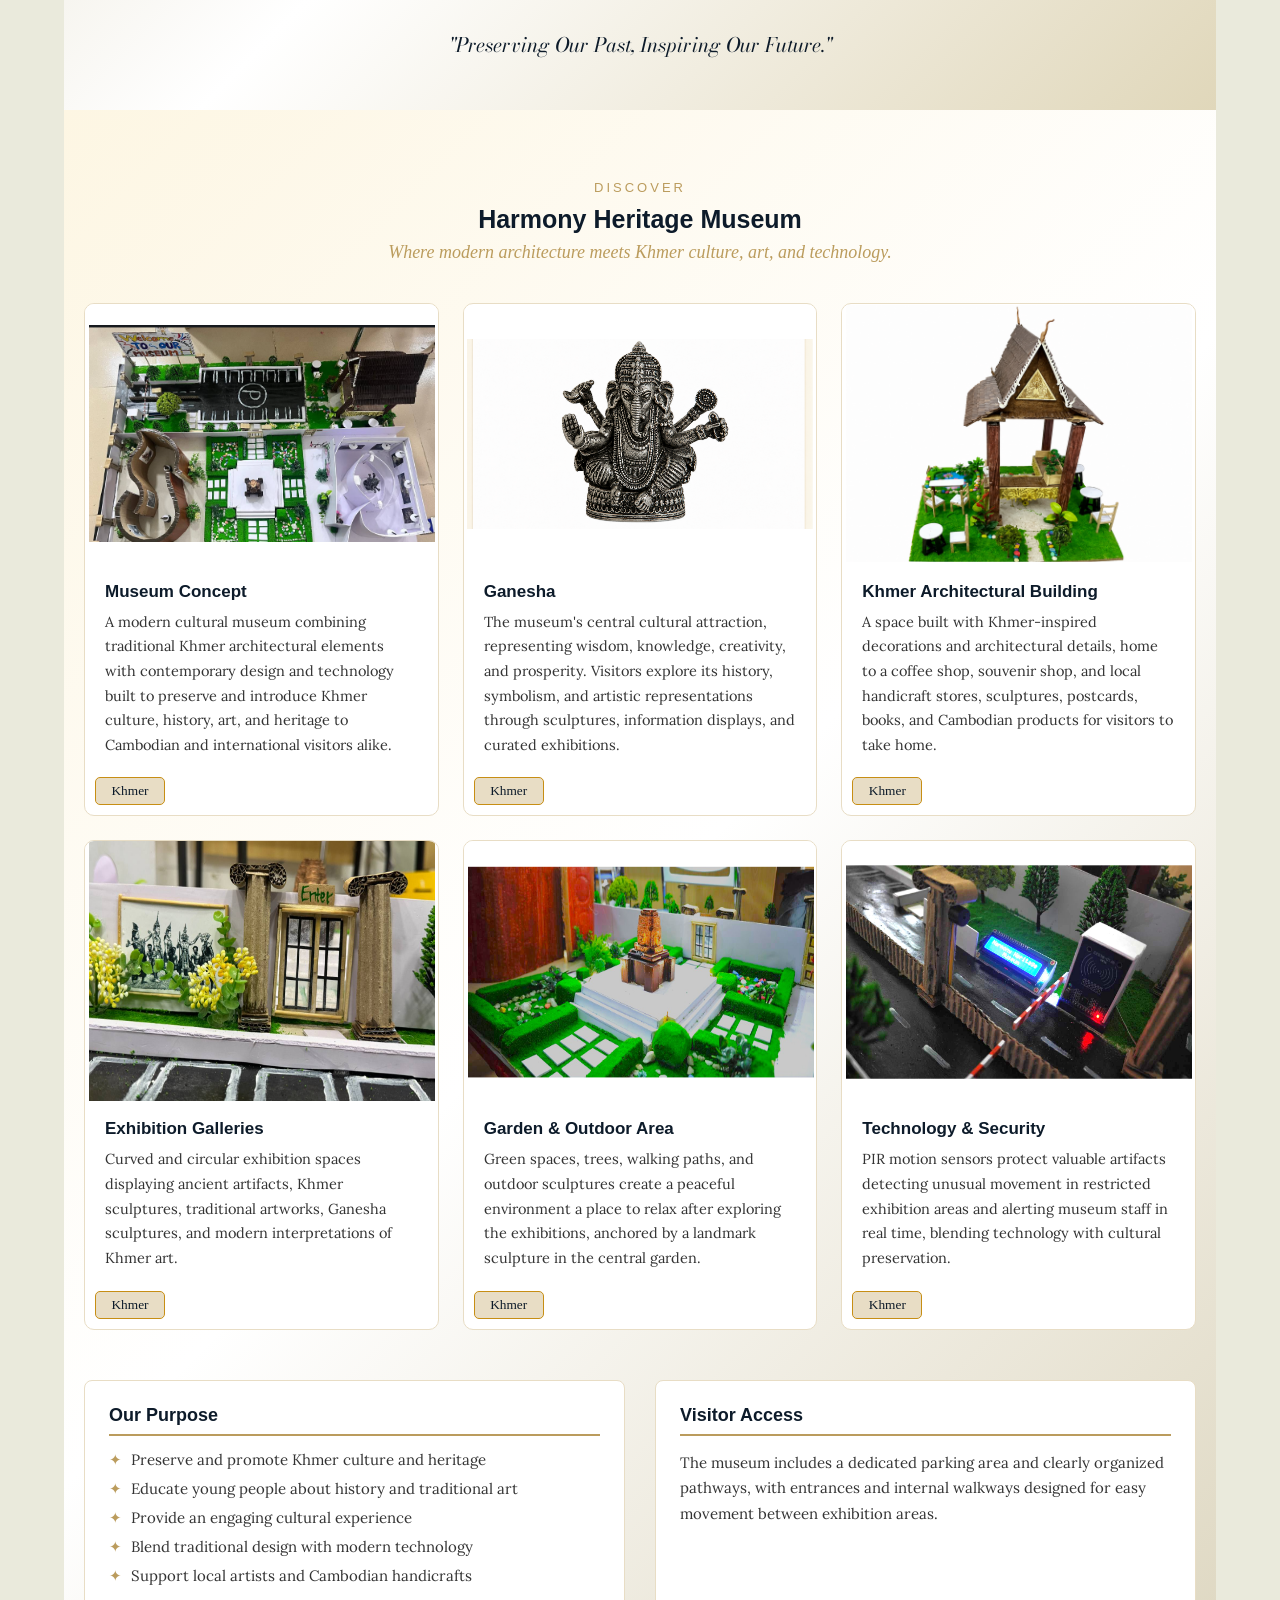
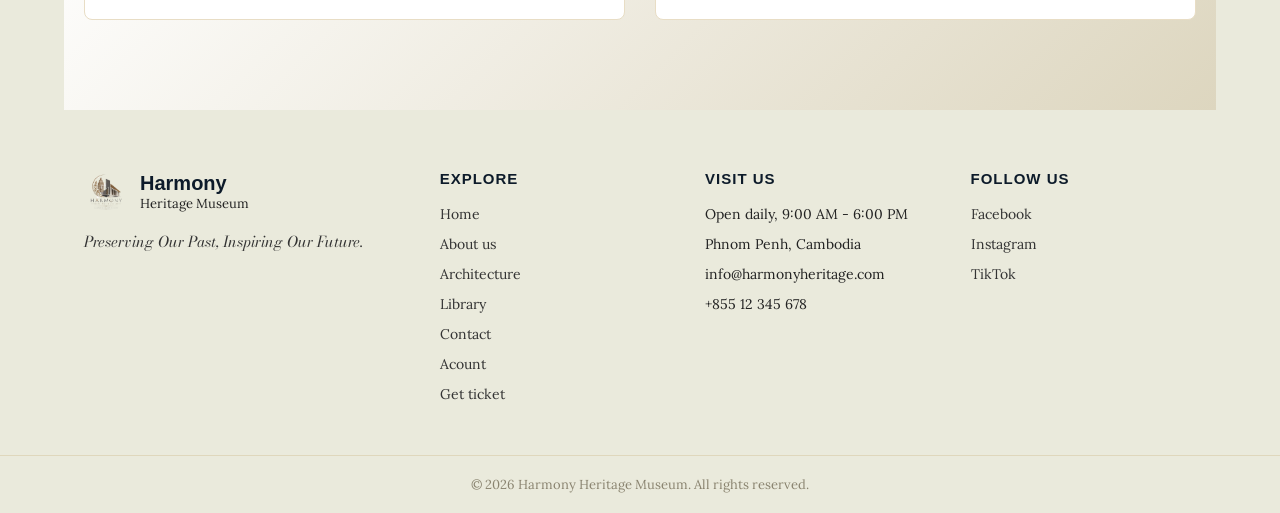
==== commit 5bbe7465: "yes" ====
--- a/index.html
+++ b/index.html
@@ -183,7 +183,7 @@
 
                     <div class="info-card featured">
                         <div class="info-img-placeholder large" data-caption="Ganesha — add image">
-                            <div class="threedimg" style="background-image: url(museum-model-upsidedown.png);width: 1500px;"></div>
+                            <div class="threedimg"; id="threeimg1"; style="border:none ;"></div>
                         </div>
 
                         <h3>
@@ -201,7 +201,7 @@
 
                     <div class="info-card">
                         <div class="info-img-placeholder" data-caption="Khmer Architectural Building — add image">
-                            <div class="threedimg"></div>
+                            <div class="threedimg" ; id="threeimg2" ; style="border:none ;"></div>
                         </div>
 
                         <h3>Khmer Architectural Building</h3>
@@ -216,7 +216,7 @@
 
                     <div class="info-card">
                         <div class="info-img-placeholder" data-caption="Exhibition Galleries — add image">
-                            <div class="threedimg"></div>
+                            <div class="threedimg" ; id="threeimg3" ; style="border:none ;"></div>
                         </div>
 
                         <h3>Exhibition Galleries</h3>
@@ -230,7 +230,7 @@
 
                     <div class="info-card">
                         <div class="info-img-placeholder" data-caption="Garden & Outdoor Area — add image">
-                            <div class="threedimg"></div>
+                            <div class="threedimg" ; id="threeimg4" ; style="border:none ;"></div>
                         </div>
 
                         <h3>Garden & Outdoor Area</h3>
@@ -245,7 +245,7 @@
 
                     <div class="info-card">
                         <div class="info-img-placeholder" data-caption="Technology & Security — add image">
-                            <div class="threedimg"></div>
+                            <div class="threedimg" ; id="threeimg5" ; style="border:none ;"></div>
                         </div>
 
                         <h3>Technology & Security</h3>
--- a/index.css
+++ b/index.css
@@ -655,11 +655,11 @@
 .info-img-placeholder {
     width: 100%;
     height: 180px;
-    background: repeating-linear-gradient(135deg,
+    /* background: repeating-linear-gradient(135deg,
             #f4ecd8,
             #f4ecd8 10px,
             #efe4c8 10px,
-            #efe4c8 20px);
+            #efe4c8 20px); */
     position: relative;
     display: flex;
     align-items: center;
@@ -677,34 +677,76 @@
     /* was 180px */
     overflow: hidden;
     /* add this line */
-    background: repeating-linear-gradient(135deg,
+    /* background: repeating-linear-gradient(135deg,
             #f4ecd8,
             #f4ecd8 10px,
             #efe4c8 10px,
-            #efe4c8 20px);
+            #efe4c8 20px); */
     position: relative;
     display: flex;
     align-items: center;
     justify-content: center;
+    
 }
 
 .threedimg {
     width: 100%;
     height: 100%;
-    background-size: 90%;
+    background-size: 98%;
     background-repeat: no-repeat;
     background-position: center;
     background-color: #fff;
+    margin: 0px 0px;
+    border: none;
 }
 
 .info-img-placeholder:has(.threedimg)::after {
     display: none;
 }
-
-
-
-
-
+#threeimg5{
+    height: 99%;
+    border: none;
+    background-image: url(sensor1.jpg);
+    object-fit: cover;
+    object-position: center;
+   transform: scaleY(1.1);
+  
+}
+#threeimg4 {
+    height: 99%;
+    border: none;
+    background-image: url(garden.jpg);
+    object-fit: cover;
+    object-position: center;
+    transform: scaleY(1.35);
+
+}
+#threeimg1 {
+    height: 99%;
+    border: none;
+    background-image: url(3-1.png);
+    object-fit: cover;
+    object-position: center;
+    /* transform: scaleY(1.1); */
+
+}
+#threeimg2 {
+    height: 99%;
+    border: none;
+    background-image: url(mainarchkh.png);
+   
+   
+
+}
+#threeimg3 {
+    height: 99%;
+    border: none;
+    background-image: url(gate.jpg);
+    object-fit: cover;
+    object-position: center;
+    transform: scaleY(1.25);
+
+}
 .info-img-placeholder:has(img)::after {
     display: none;
 }
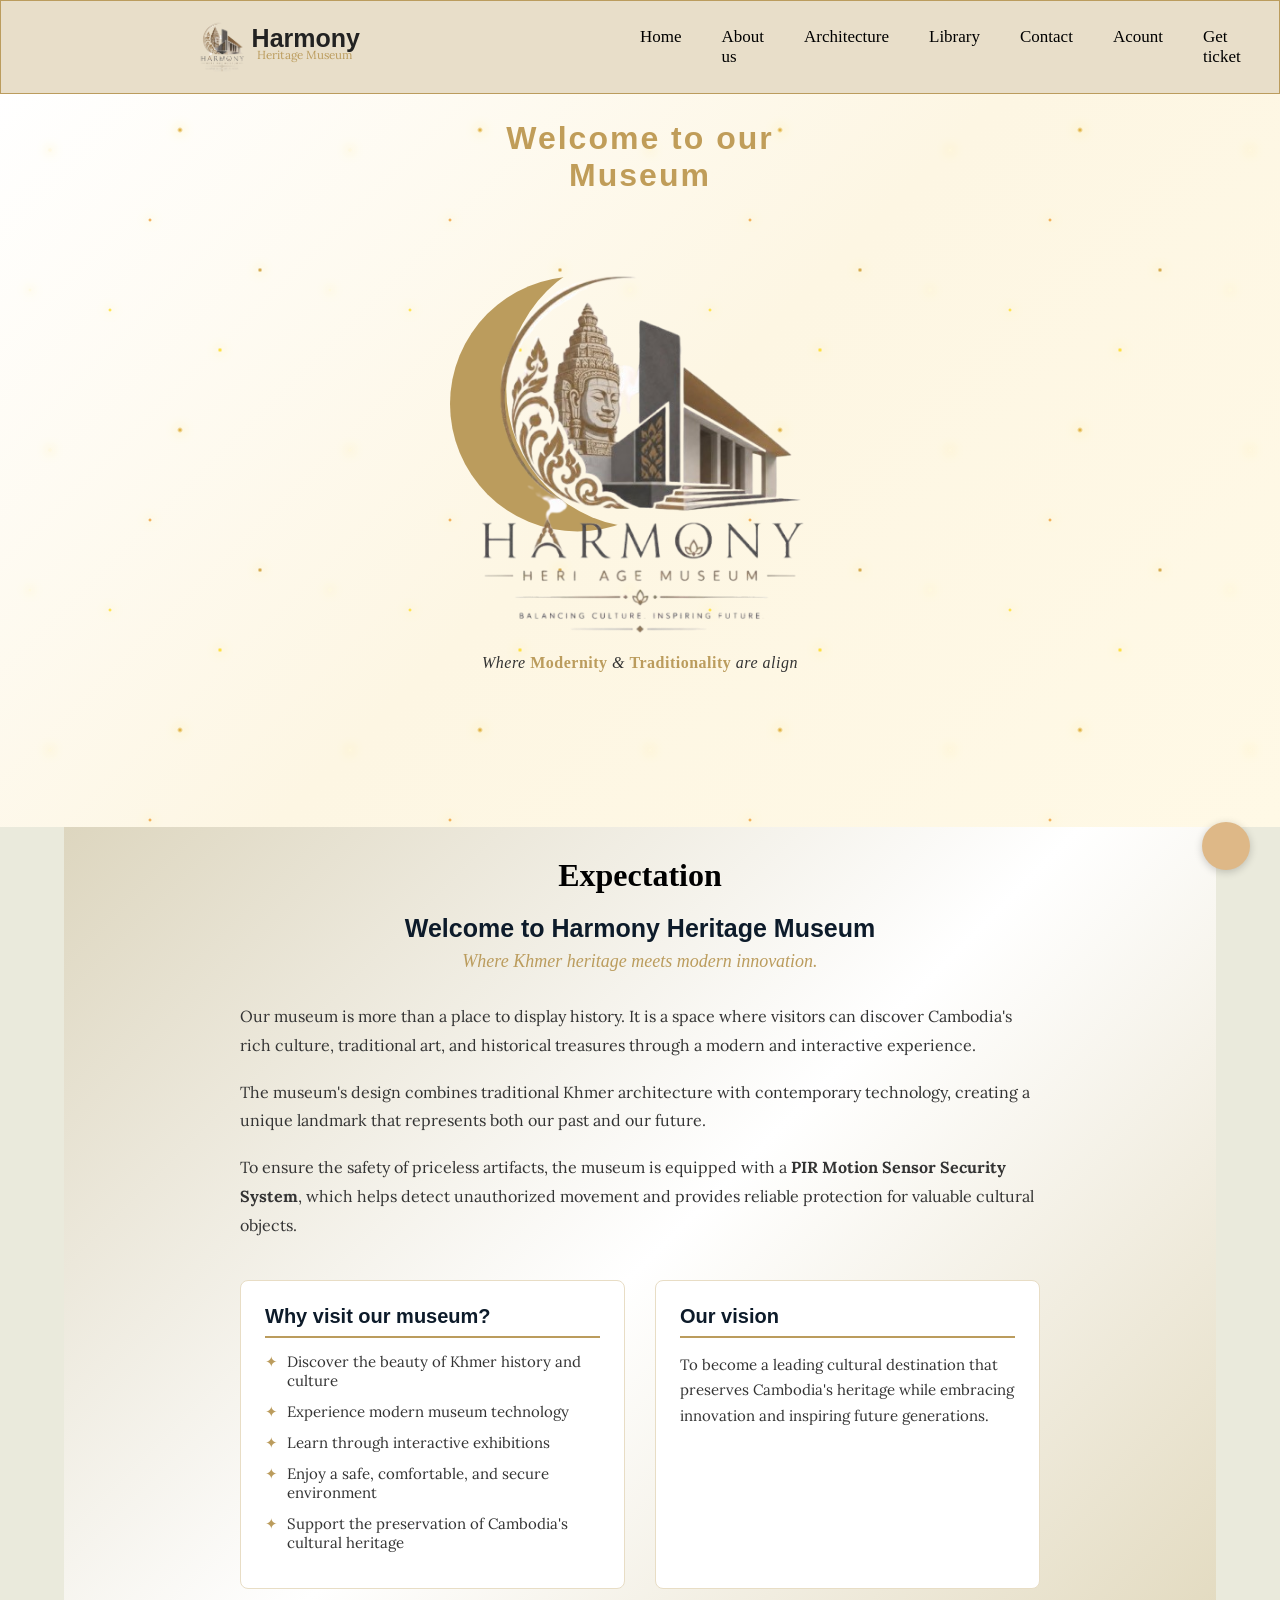
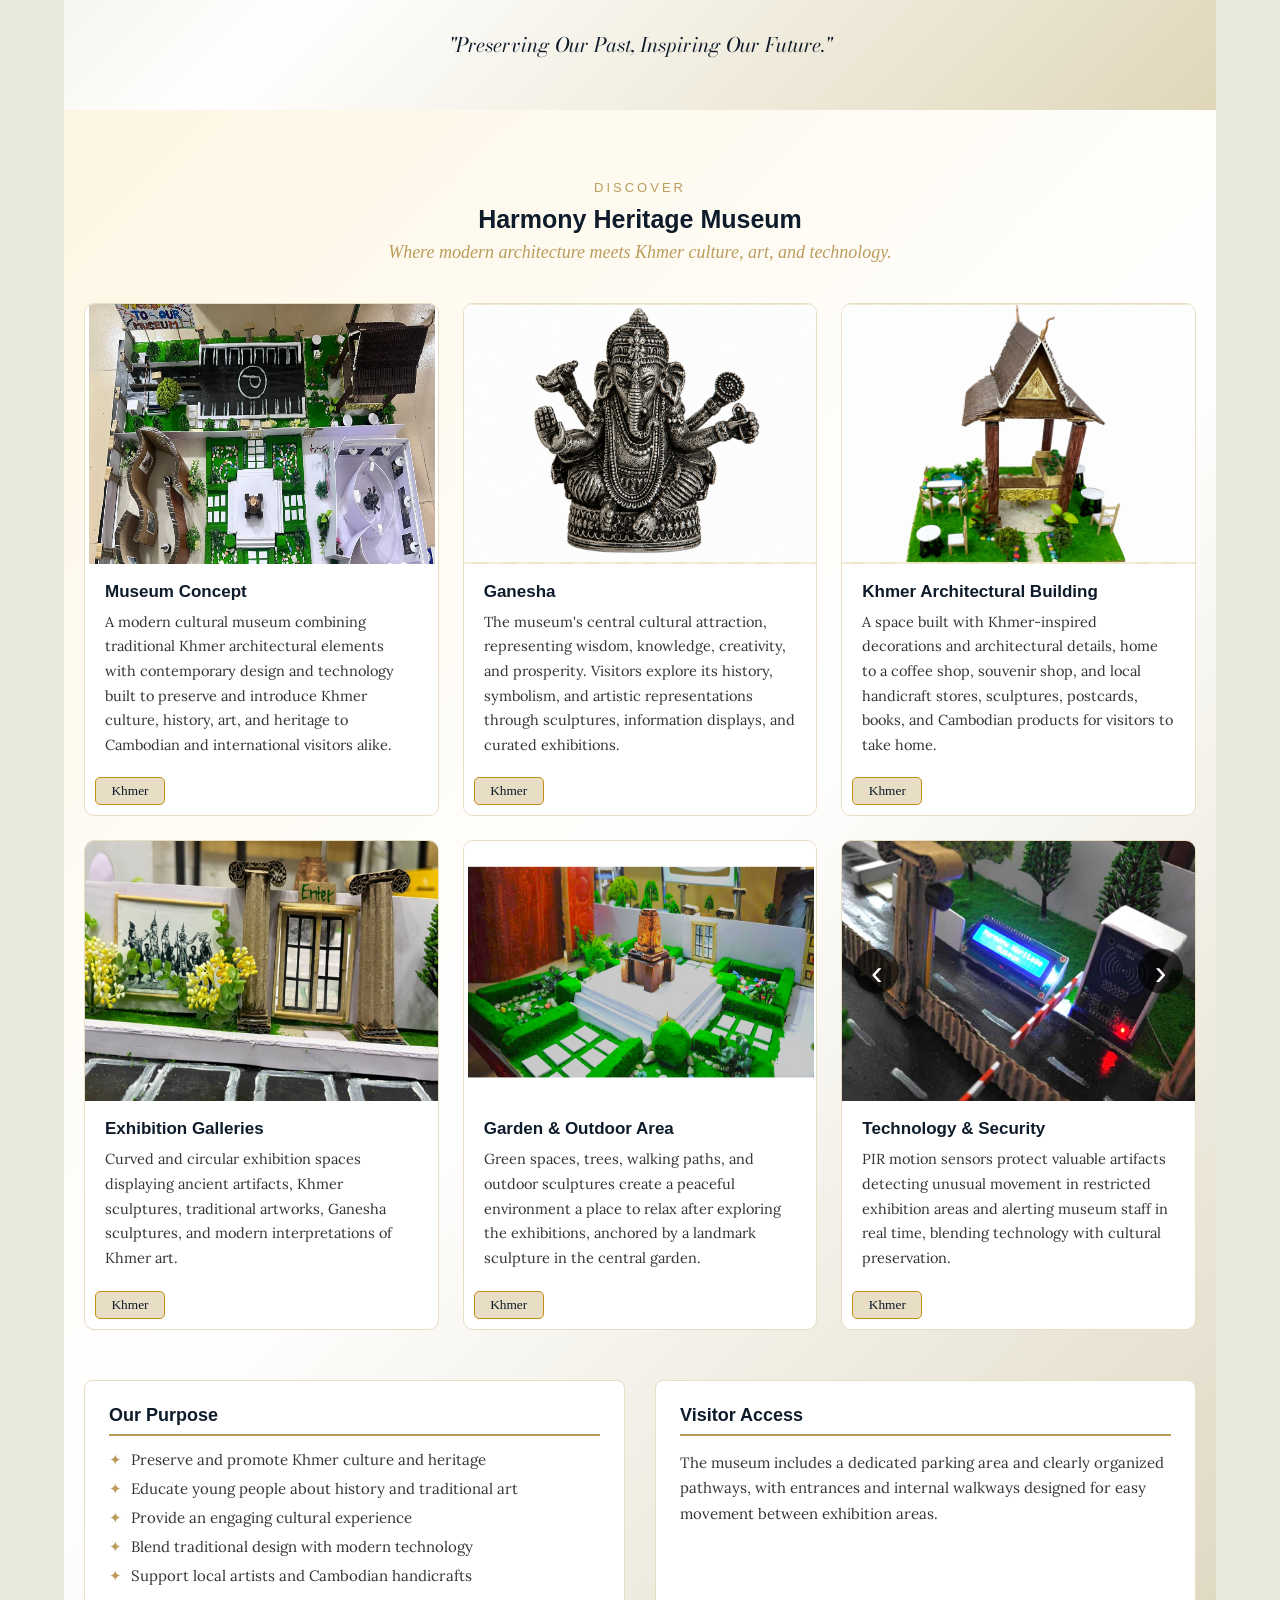
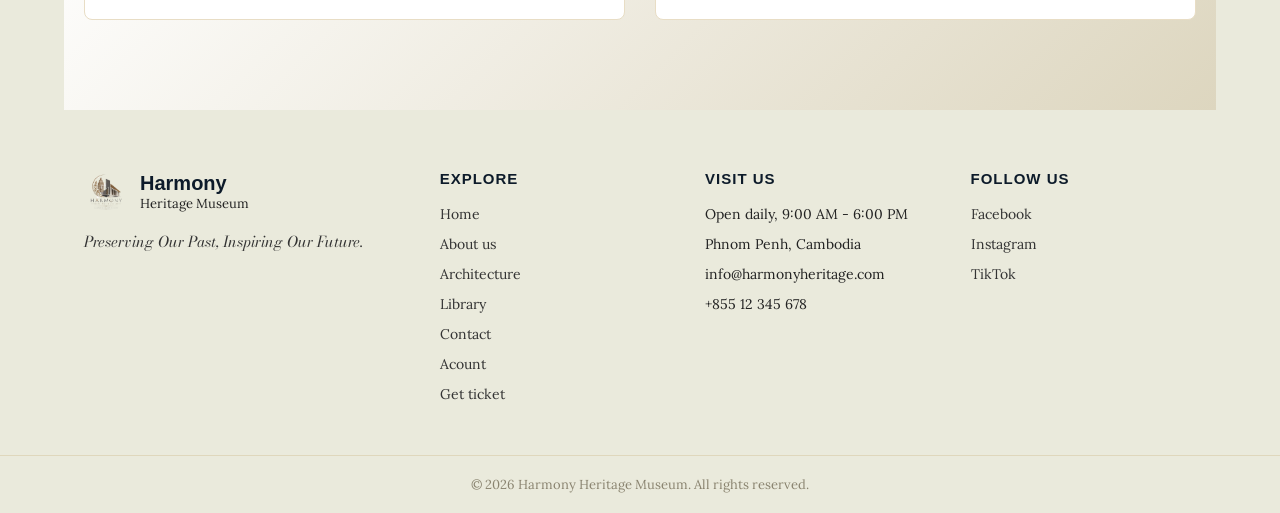
==== commit 34645215: "yes" ====
--- a/index.html
+++ b/index.html
@@ -67,13 +67,12 @@
                             <mask id="crescent-cutout">
                                 <rect x="0" y="0" width="350" height="400" fill="white" />
 
-                                
+
                                 <circle cx="260" cy="180" r="185" fill="black" />
                             </mask>
                         </defs>
 
-                        <
-                        <circle cx="170" cy="200" r="170" fill="#bb9c5d" mask="url(#crescent-cutout)" />
+                        < <circle cx="170" cy="200" r="170" fill="#bb9c5d" mask="url(#crescent-cutout)" />
                     </svg>
 
                     <img src="harmony-round-removebg-preview.png" alt=""
@@ -167,10 +166,9 @@
 
                 <div class="info-grid">
                     <div class="info-card">
-                        <div class="info-img-placeholder" data-caption="Museum Concept — add image">
-                            <div style="background-image: url('museum-model-upsidedown.png');" class="threedimg"></div>
-                        </div>
-
+                        <div class="info-img-placeholder">
+                            <div class="threedimg" id="threeimg0"></div>
+                        </div>
                         <h3>Museum Concept</h3>
 
                         <p>
@@ -182,8 +180,10 @@
                     </div>
 
                     <div class="info-card featured">
-                        <div class="info-img-placeholder large" data-caption="Ganesha — add image">
-                            <div class="threedimg"; id="threeimg1"; style="border:none ;"></div>
+                        <div class="info-img-placeholder large image-slider">
+                            <div class="info-img-placeholder large">
+                                <div class="threedimg" id="threeimg1"></div>
+                            </div>
                         </div>
 
                         <h3>
@@ -200,8 +200,10 @@
                     </div>
 
                     <div class="info-card">
-                        <div class="info-img-placeholder" data-caption="Khmer Architectural Building — add image">
-                            <div class="threedimg" ; id="threeimg2" ; style="border:none ;"></div>
+                        <div class="info-img-placeholder image-slider">
+                            <div class="info-img-placeholder">
+                                <div class="threedimg" id="threeimg2"></div>
+                            </div>
                         </div>
 
                         <h3>Khmer Architectural Building</h3>
@@ -215,8 +217,10 @@
                     </div>
 
                     <div class="info-card">
-                        <div class="info-img-placeholder" data-caption="Exhibition Galleries — add image">
-                            <div class="threedimg" ; id="threeimg3" ; style="border:none ;"></div>
+                        <div class="info-img-placeholder image-slider">
+                            <div class="info-img-placeholder">
+                                <div class="threedimg" id="threeimg3"></div>
+                            </div>
                         </div>
 
                         <h3>Exhibition Galleries</h3>
@@ -229,23 +233,27 @@
                     </div>
 
                     <div class="info-card">
-                        <div class="info-img-placeholder" data-caption="Garden & Outdoor Area — add image">
-                            <div class="threedimg" ; id="threeimg4" ; style="border:none ;"></div>
+                        <div class="info-img-placeholder">
+                            <div class="threedimg" id="threeimg4"></div>
                         </div>
 
                         <h3>Garden & Outdoor Area</h3>
 
                         <p>
-                            Green spaces, trees, walking paths, and outdoor sculptures create a peaceful environment
-                            a place to relax after exploring the exhibitions, anchored by a landmark sculpture in
-                            the central garden.
-                        </p>
+                            Green spaces, trees, walking paths, and outdoor sculptures create a peaceful environment a place to relax after
+                            exploring the exhibitions, anchored by a landmark sculpture in the central garden.
+                        </p>
+
                         <button id="translate5" class="translate">Khmer</button>
                     </div>
 
                     <div class="info-card">
-                        <div class="info-img-placeholder" data-caption="Technology & Security — add image">
-                            <div class="threedimg" ; id="threeimg5" ; style="border:none ;"></div>
+                        <div class="info-img-placeholder image-slider">
+                            <button class="slider-btn prev" type="button">‹</button>
+
+                            <div class="threedimg" id="threeimg5"></div>
+
+                            <button class="slider-btn next" type="button">›</button>
                         </div>
 
                         <h3>Technology & Security</h3>
--- a/index.css
+++ b/index.css
@@ -573,7 +573,7 @@
     background-color: hsl(60, 26%, 89%);
 }
 
-/* ===== reused header just for context ===== */
+
 
 header h1 {
     font-family: Arial, Helvetica, sans-serif;
@@ -587,7 +587,6 @@
     font-family: 'Lora', serif;
 }
 
-/* ===== museum info section ===== */
 .museum-info {
     width: 90%;
     margin: auto;
@@ -651,15 +650,15 @@
     border: 1px solid #e8ddc5;
 }
 
-/* #bb9c5d */
+
 .info-img-placeholder {
     width: 100%;
     height: 180px;
-    /* background: repeating-linear-gradient(135deg,
+    background: repeating-linear-gradient(135deg,
             #f4ecd8,
             #f4ecd8 10px,
             #efe4c8 10px,
-            #efe4c8 20px); */
+            #efe4c8 20px);
     position: relative;
     display: flex;
     align-items: center;
@@ -674,14 +673,12 @@
 .info-img-placeholder {
     width: 100%;
     height: 260px;
-    /* was 180px */
     overflow: hidden;
-    /* add this line */
-    /* background: repeating-linear-gradient(135deg,
+    background: repeating-linear-gradient(135deg,
             #f4ecd8,
             #f4ecd8 10px,
             #efe4c8 10px,
-            #efe4c8 20px); */
+            #efe4c8 20px);
     position: relative;
     display: flex;
     align-items: center;
@@ -721,6 +718,15 @@
     transform: scaleY(1.35);
 
 }
+#threeimg0 {
+    height: 99%;
+    border: none;
+    background-image: url(museum-model-upsidedown.png);
+    object-fit: cover;
+    object-position: center;
+    transform: scaleY(1.35);
+
+}
 #threeimg1 {
     height: 99%;
     border: none;
@@ -870,7 +876,7 @@
     background-color: hsl(41, 43%, 94%);
 }
 
-/* Khmer title */
+
 .info-card h3.khmer-title {
     font-family: "Moul", serif;
     font-size: 18px;
@@ -880,7 +886,7 @@
     letter-spacing: 0.5px;
 }
 
-/* Khmer paragraph */
+
 .info-card p.khmer-text {
     font-family: "Battambang", system-ui;
     font-size: 14px;
@@ -993,9 +999,7 @@
         grid-template-columns: 1fr;
     }
 }
-/* ===== Library page — extends index.css ===== */
-
-/* ===== Library page — extends index.css ===== */
+
 
 .lib-hero {
     width: 100%;
@@ -1081,8 +1085,90 @@
     border-radius: 6px;
 }
 
-/* ===== catalog section tweaks ===== */
 
 .lib-catalog {
     padding-top: 20px;
+}
+
+
+.image-slider {
+    position: relative;
+    overflow: hidden;
+}
+
+.image-slider .threedimg {
+    width: 100%;
+    height: 100%;
+    min-height: 230px;
+
+    background-size: cover;
+    background-position: center;
+    background-repeat: no-repeat;
+
+    transition: background-image 0.3s ease;
+}
+
+
+.slider-btn {
+    position: absolute;
+
+    top: 50%;
+    transform: translateY(-50%);
+
+    width: 45px;
+    height: 45px;
+
+    border: none;
+    border-radius: 50%;
+
+    background: rgba(0, 0, 0, 0.65);
+    color: white;
+
+    font-size: 35px;
+    line-height: 35px;
+
+    cursor: pointer;
+
+    z-index: 10;
+
+    display: flex;
+    align-items: center;
+    justify-content: center;
+
+    transition: 0.3s;
+}
+
+
+.slider-btn.prev {
+    left: 12px;
+}
+
+
+.slider-btn.next {
+    right: 12px;
+}
+
+
+.slider-btn:hover {
+    background: rgba(187, 156, 93, 0.95);
+    transform: translateY(-50%) scale(1.08);
+}
+
+
+@media (max-width: 600px) {
+
+    .slider-btn {
+        width: 38px;
+        height: 38px;
+
+        font-size: 28px;
+    }
+
+    .slider-btn.prev {
+        left: 8px;
+    }
+
+    .slider-btn.next {
+        right: 8px;
+    }
 }
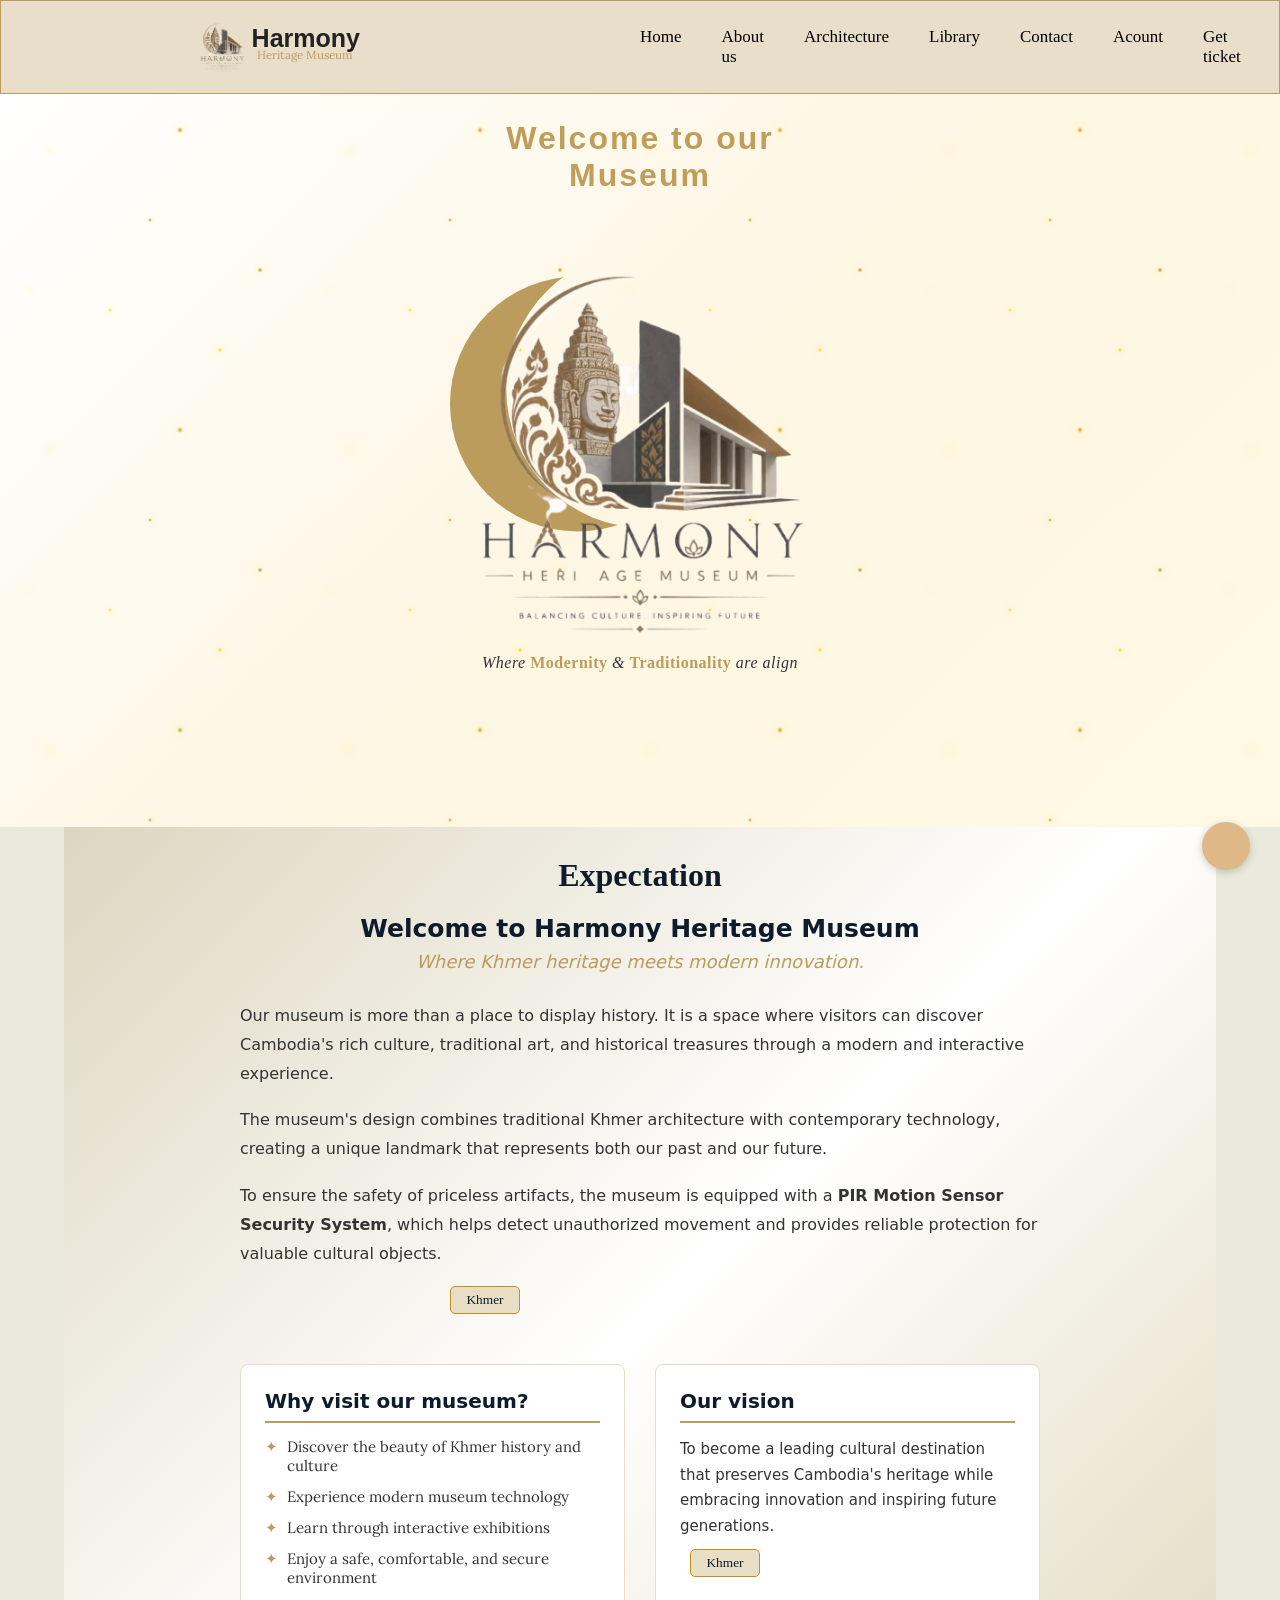
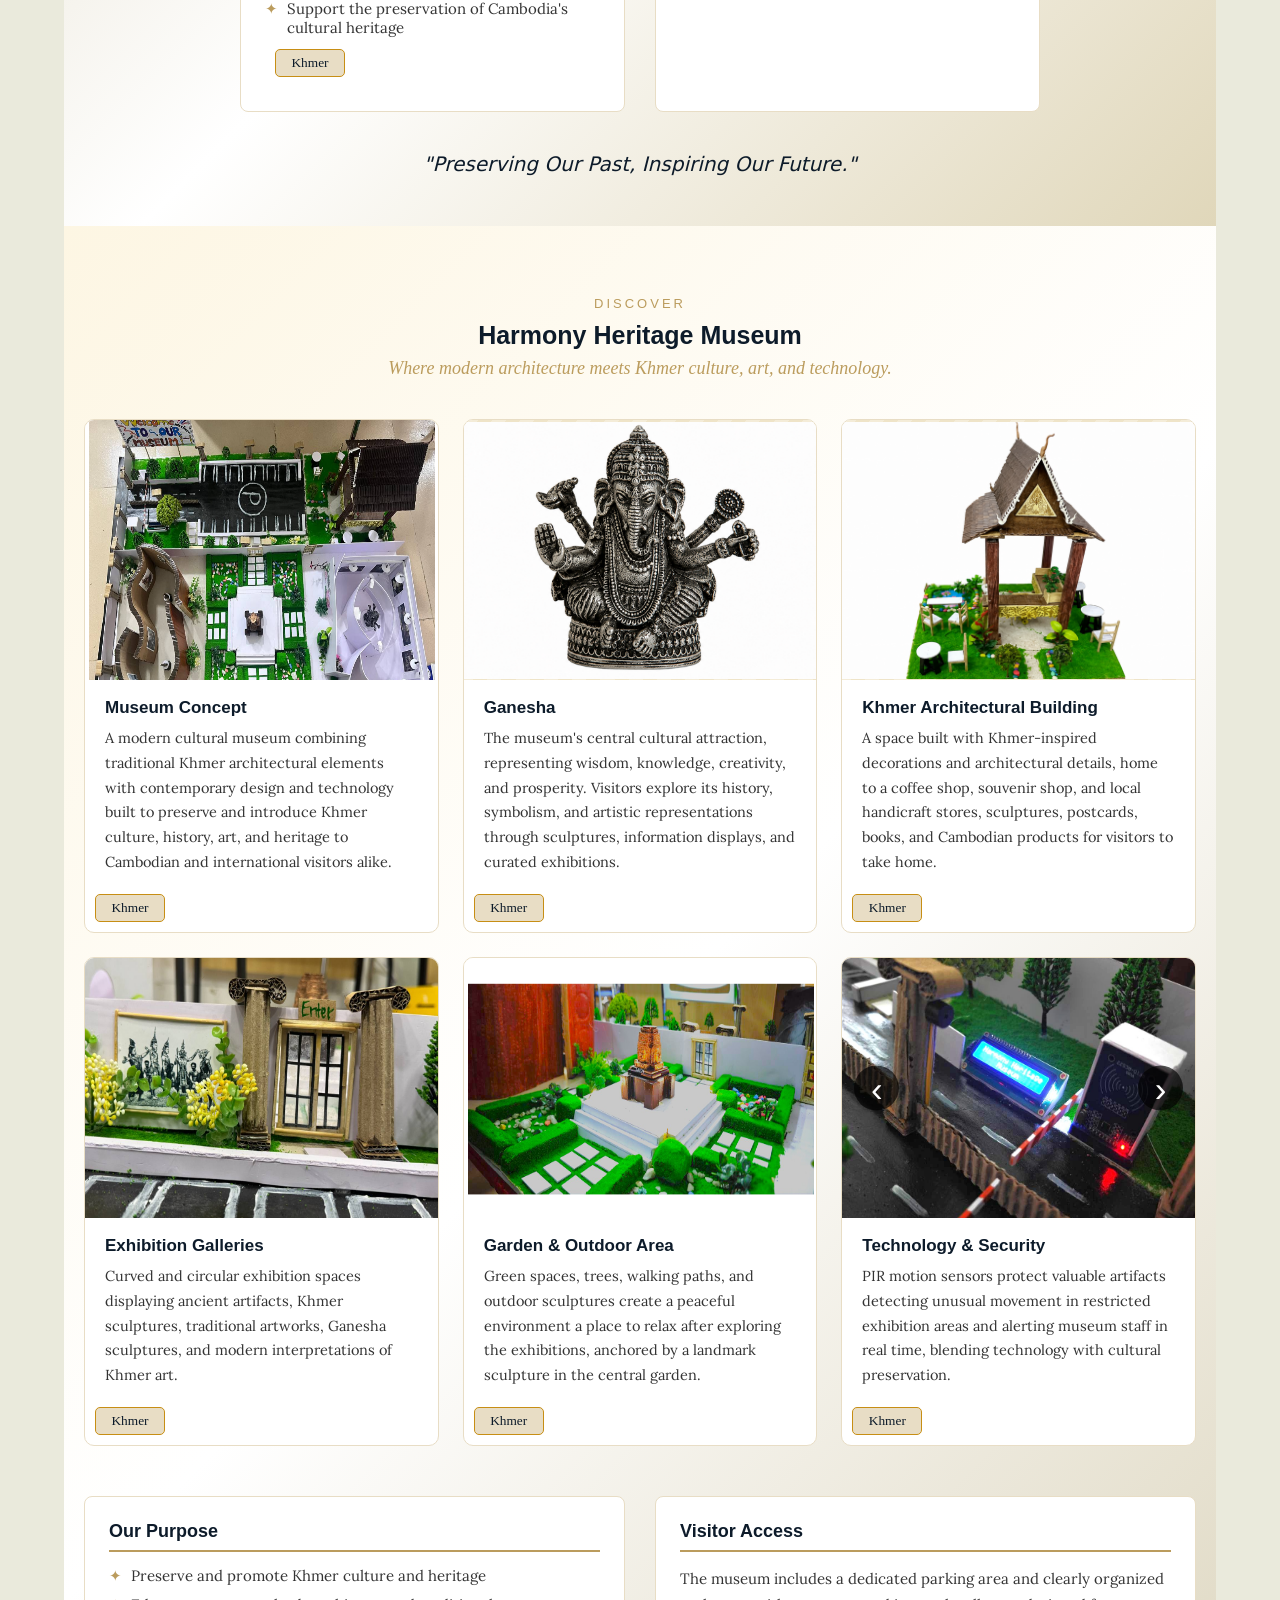
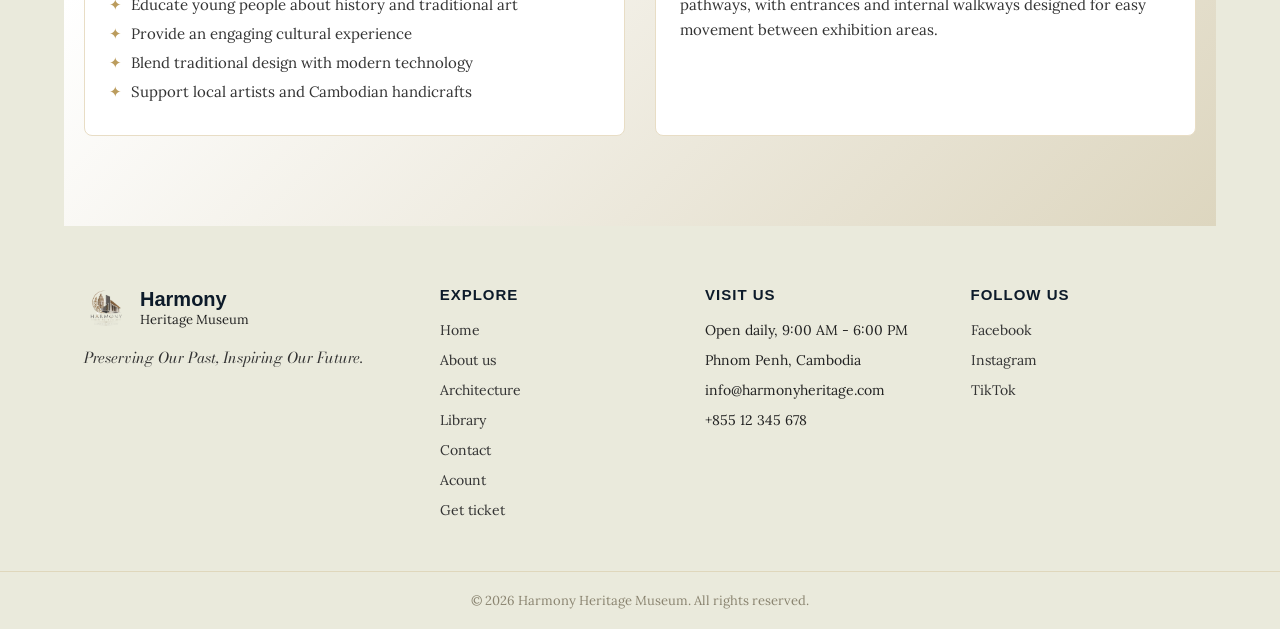
==== commit 3fe54004: "yes" ====
--- a/index.html
+++ b/index.html
@@ -104,36 +104,37 @@
                         Where Khmer heritage meets modern innovation.
                     </p>
 
-                    <p class="about-text">
+                    <p class="about-text" id="about-text1">
                         Our museum is more than a place to display history. It is a space where visitors can discover
                         Cambodia's rich culture, traditional art, and historical treasures through a modern and
                         interactive
                         experience.
                     </p>
 
-                    <p class="about-text">
+                    <p class="about-text" id="about-text2">
                         The museum's design combines traditional Khmer architecture with contemporary technology,
                         creating
                         a unique landmark that represents both our past and our future.
                     </p>
 
-                    <p class="about-text">
+                    <p class="about-text" id="about-text3">
                         To ensure the safety of priceless artifacts, the museum is equipped with a
                         <b>PIR Motion Sensor Security System</b>, which helps detect unauthorized movement and provides
                         reliable protection for valuable cultural objects.
                     </p>
-
+                    <button class="translate" id="greetingTranslate">Khmer</button>
                     <div class="about-grid">
                         <div class="about-why">
                             <h3>Why visit our museum?</h3>
 
                             <ul>
-                                <li>Discover the beauty of Khmer history and culture</li>
-                                <li>Experience modern museum technology</li>
-                                <li>Learn through interactive exhibitions</li>
-                                <li>Enjoy a safe, comfortable, and secure environment</li>
-                                <li>Support the preservation of Cambodia's cultural heritage</li>
+                                <li id="whylist1">Discover the beauty of Khmer history and culture</li>
+                                <li id="whylist2">Experience modern museum technology</li>
+                                <li id="whylist3">Learn through interactive exhibitions</li>
+                                <li id="whylist4">Enjoy a safe, comfortable, and secure environment</li>
+                                <li id="whylist5">Support the preservation of Cambodia's cultural heritage</li>
                             </ul>
+                            <button class="translate" id="reasonTranslate">Khmer</button>
                         </div>
 
                         <div class="about-vision">
@@ -144,6 +145,7 @@
                                 embracing
                                 innovation and inspiring future generations.
                             </p>
+                            <button class="translate" id="visionTranslate" style="transform: translateY(10px);">Khmer</button>
                         </div>
                     </div>
 
--- a/index.css
+++ b/index.css
@@ -196,7 +196,10 @@
     pointer-events: none;
     z-index: 0;
 }
-
+#greetingTranslate{
+    transform: translateX(-160px);
+    
+}
 .home h1 {
     font-family: Arial, Helvetica, sans-serif;
     color: black;
@@ -307,17 +310,24 @@
     font-family: sans-serif;
     margin-bottom: 10px;
 }
-
+.about-container h1 {
+    font-family: "Moul", serif;
+    color: #0d1b2a;
+}
 .about-container h2 {
     font-family: Arial, Helvetica, sans-serif;
+    font-family: "Battambang", system-ui;
     font-weight: 700;
     color: #0d1b2a;
     font-size: 25px;
     margin-bottom: 8px;
 }
-
+.about-container p {
+    font-family: "Battambang", system-ui;
+}
 .about-tagline {
     font-family: 'Times New Roman', Times, serif;
+    font-family: "Battambang", system-ui;
     font-style: italic;
     color: #bb9c5d;
     font-size: 18px;
@@ -352,6 +362,7 @@
 .about-why h3,
 .about-vision h3 {
     font-family: Arial, Helvetica, sans-serif;
+    font-family: "Battambang", system-ui;
     color: #0d1b2a;
     font-size: 20px;
     margin-bottom: 14px;
@@ -382,6 +393,7 @@
 
 .about-vision p {
     font-family: 'Lora', Georgia, serif;
+    font-family: "Battambang", system-ui;
     color: #333;
     font-size: 15px;
     line-height: 1.7;
@@ -473,7 +485,6 @@
     box-shadow: 0 2px 8px rgba(0, 0, 0, 0.2);
 }
 
-/* Entrance animations */
 @keyframes riseUp {
     from {
         opacity: 0;
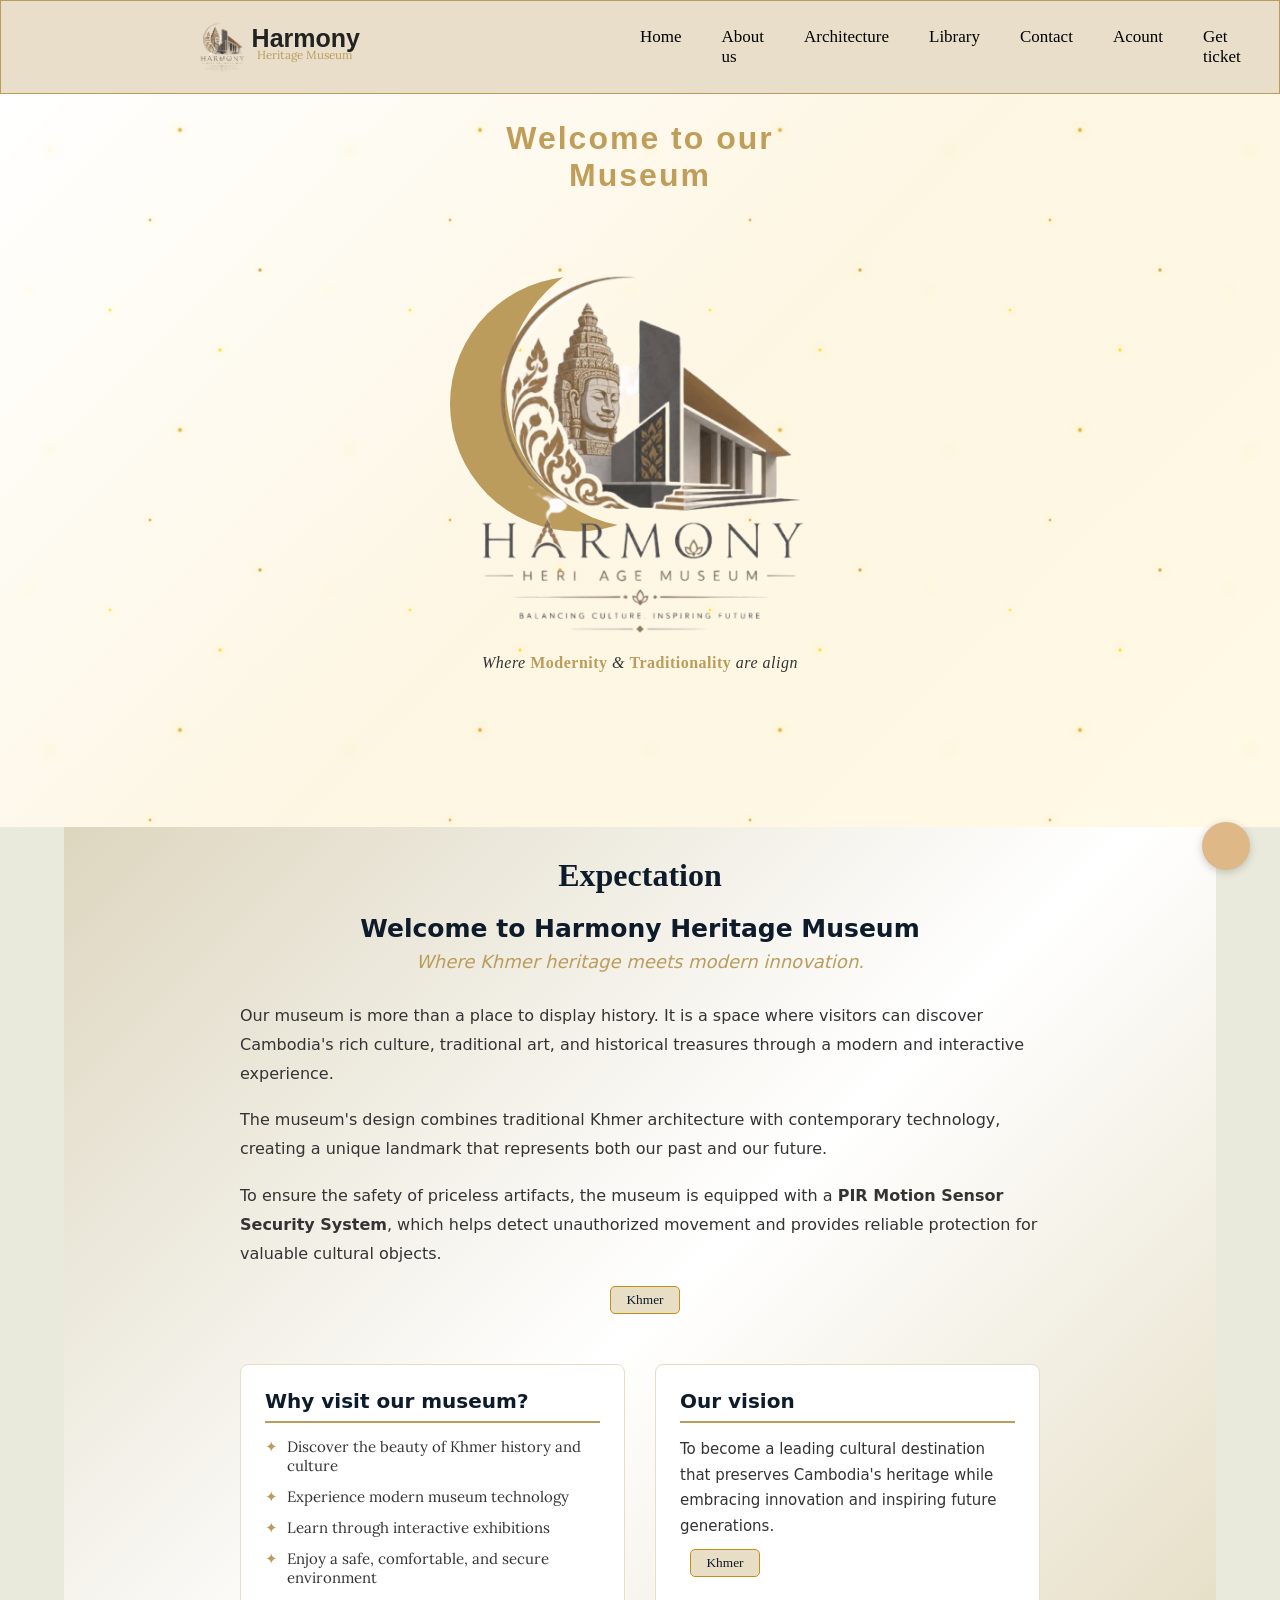
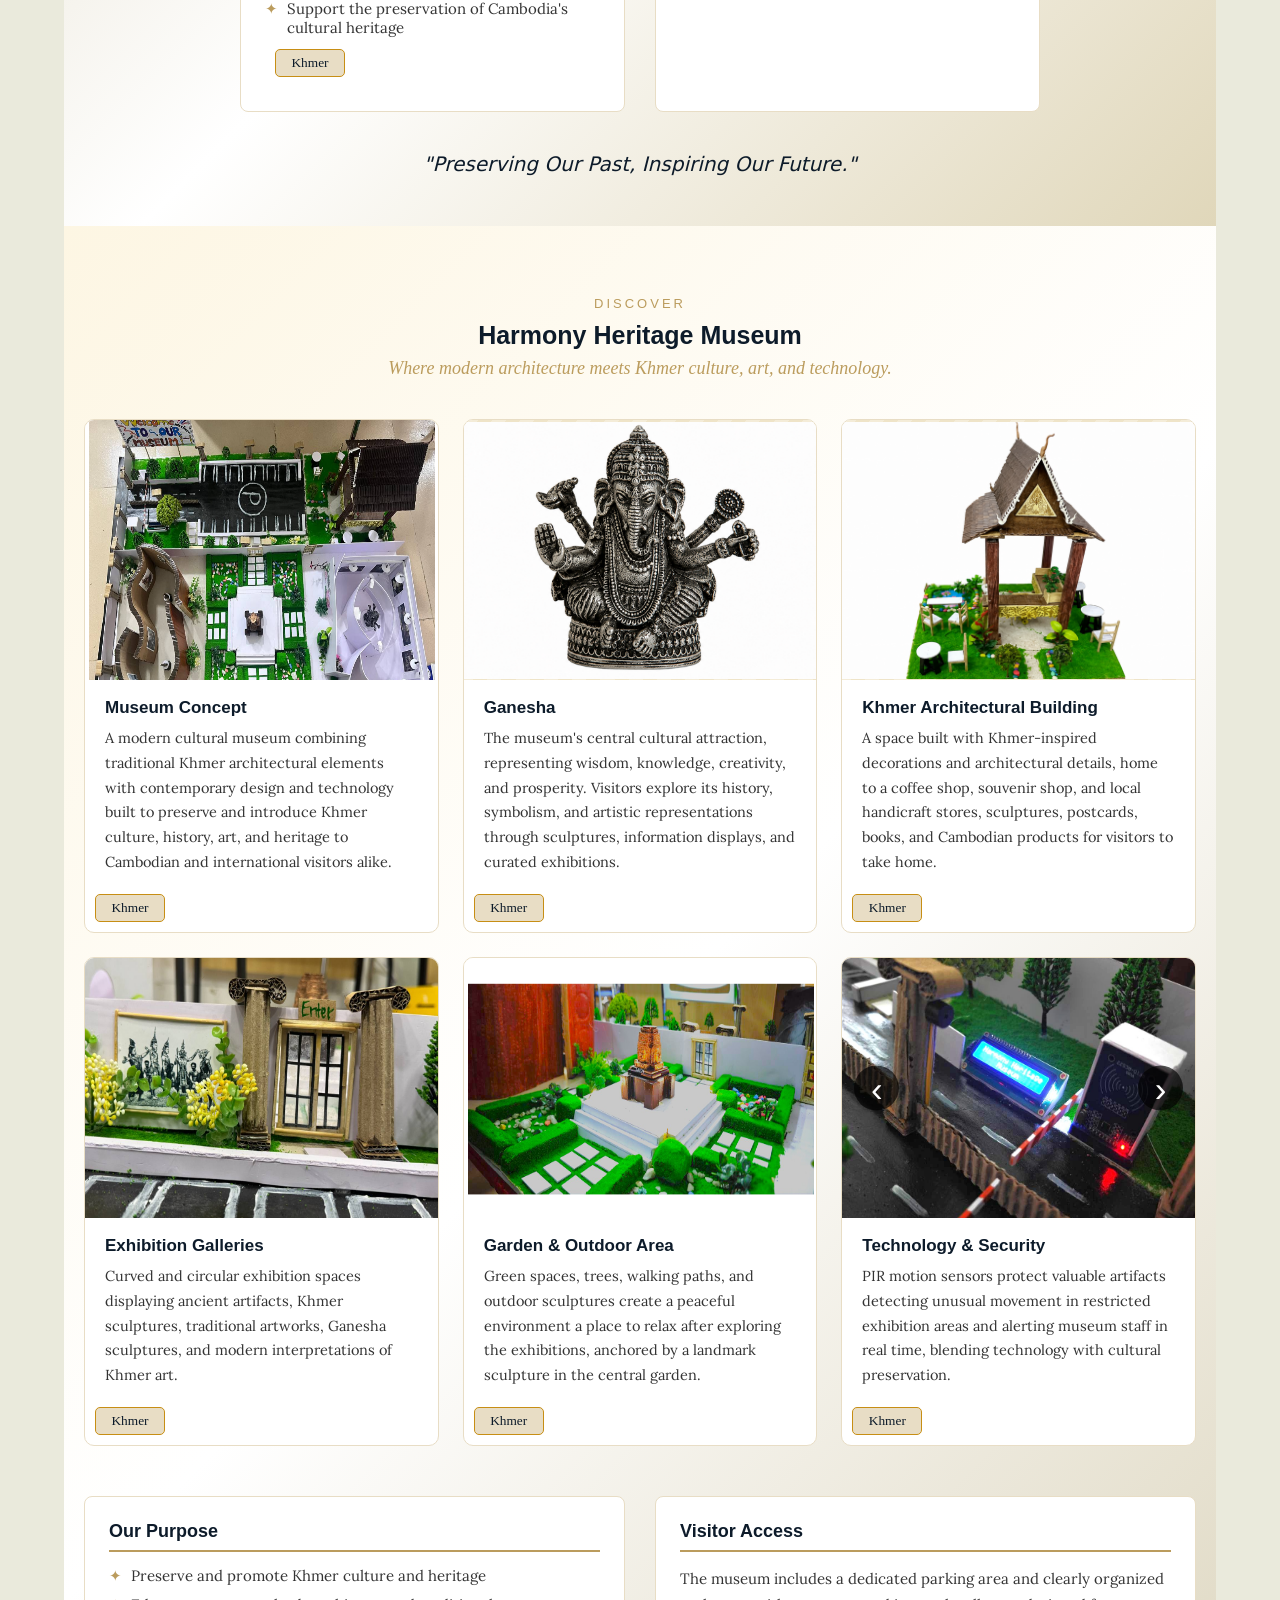
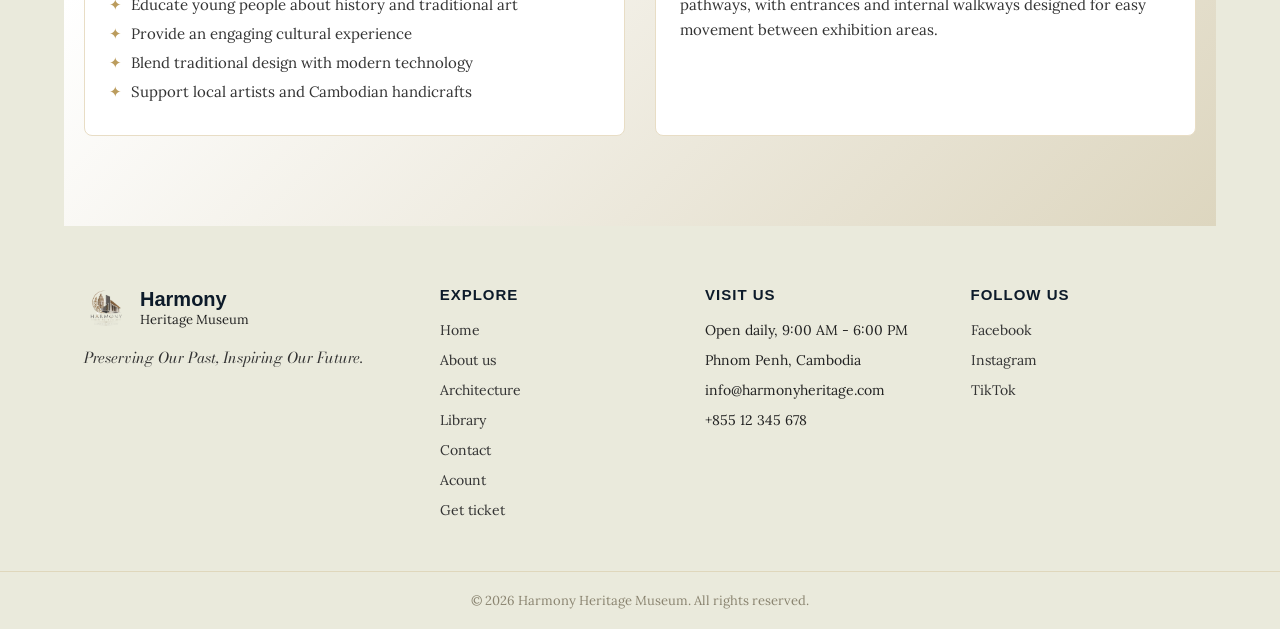
==== commit a99ce3fa: "yes" ====
--- a/index.html
+++ b/index.html
@@ -122,7 +122,7 @@
                         <b>PIR Motion Sensor Security System</b>, which helps detect unauthorized movement and provides
                         reliable protection for valuable cultural objects.
                     </p>
-                    <button class="translate" id="greetingTranslate">Khmer</button>
+                    <button class="translate" id="greetingTranslate";">Khmer</button>
                     <div class="about-grid">
                         <div class="about-why">
                             <h3>Why visit our museum?</h3>
--- a/index.css
+++ b/index.css
@@ -197,7 +197,7 @@
     z-index: 0;
 }
 #greetingTranslate{
-    transform: translateX(-160px);
+    
     
 }
 .home h1 {
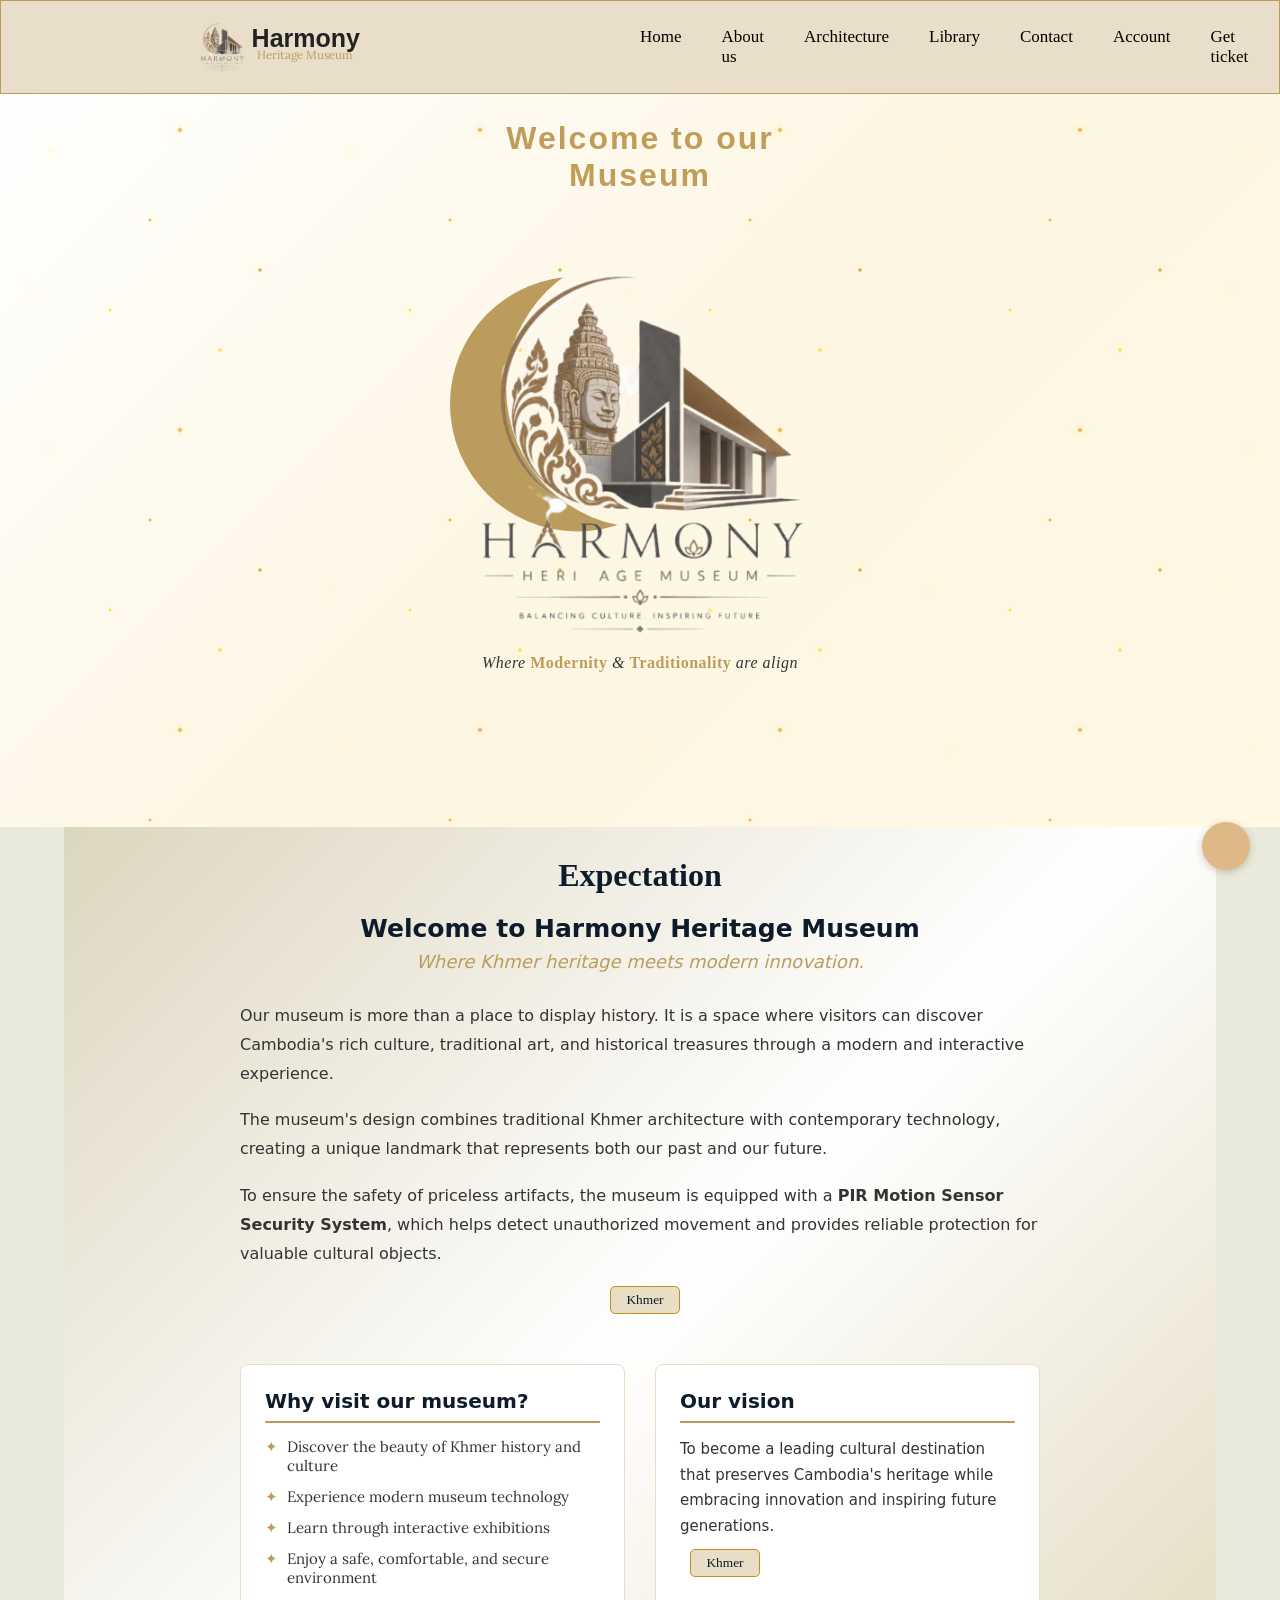
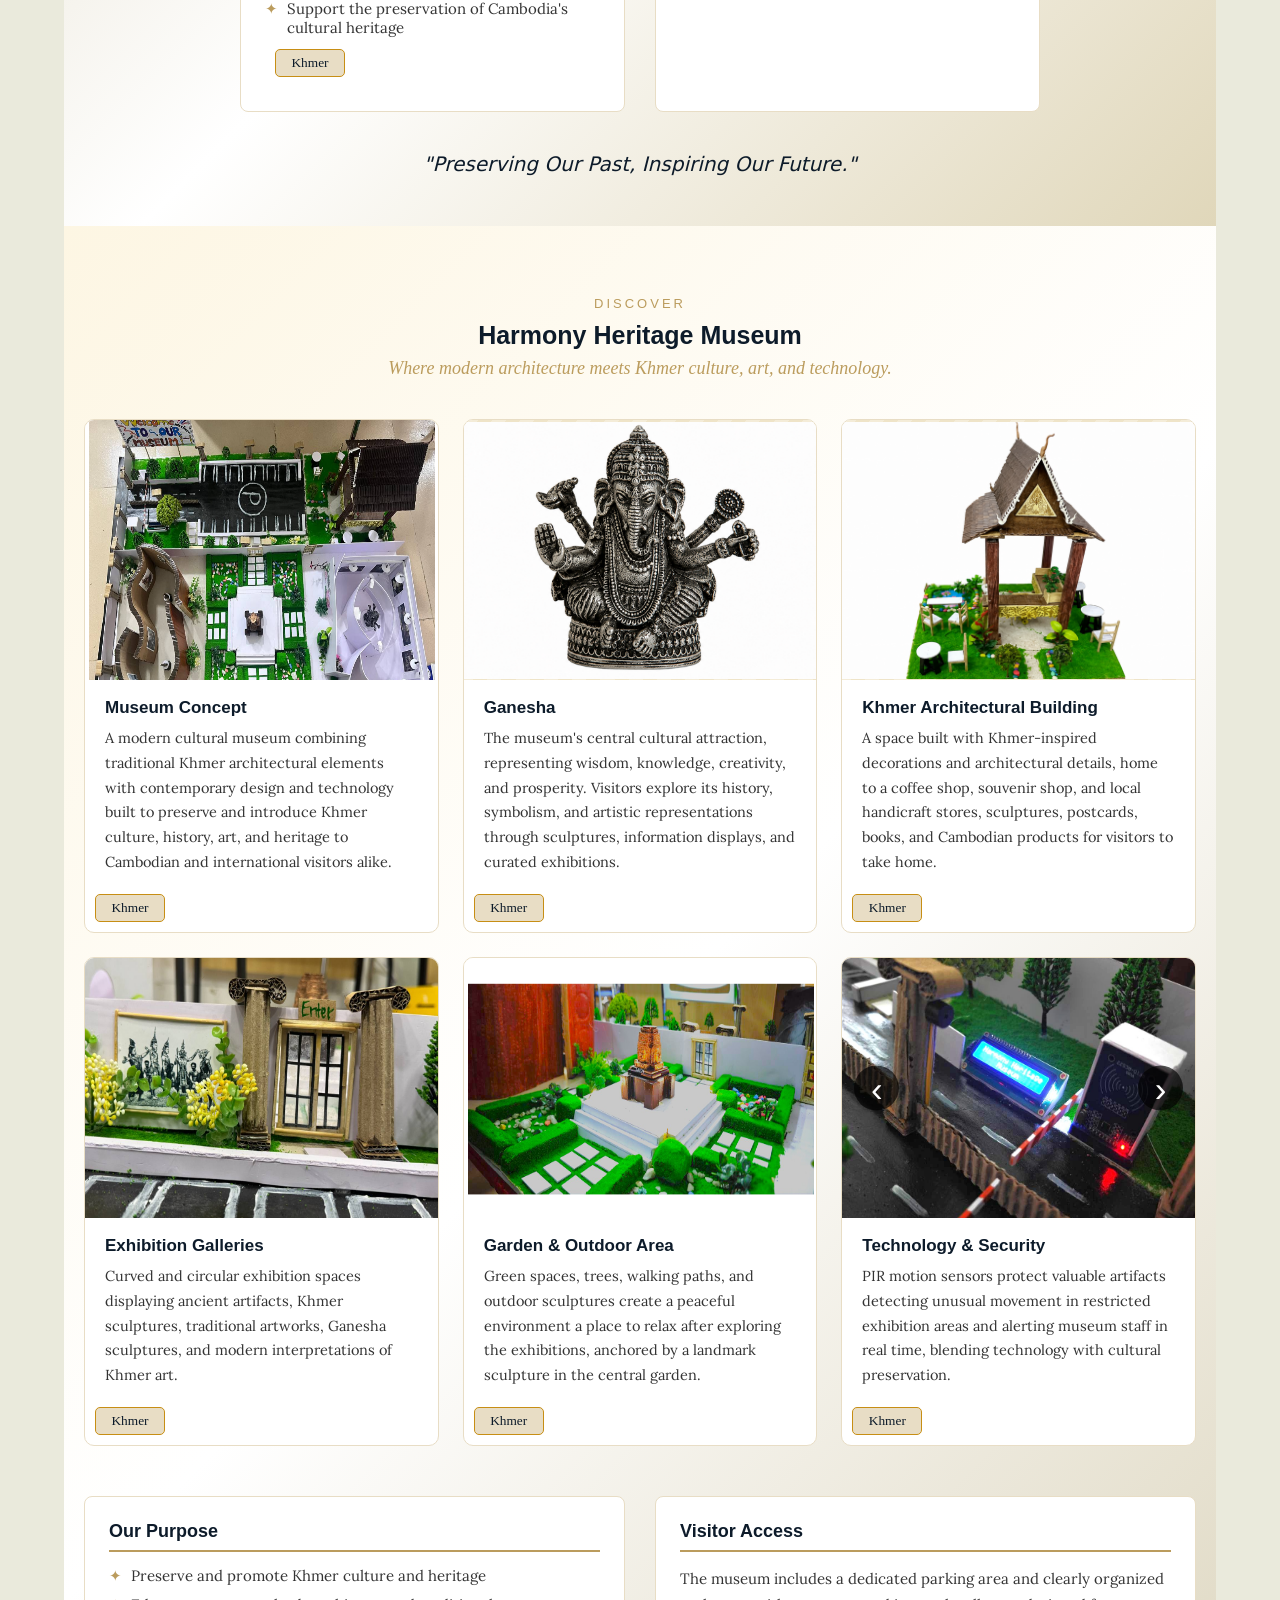
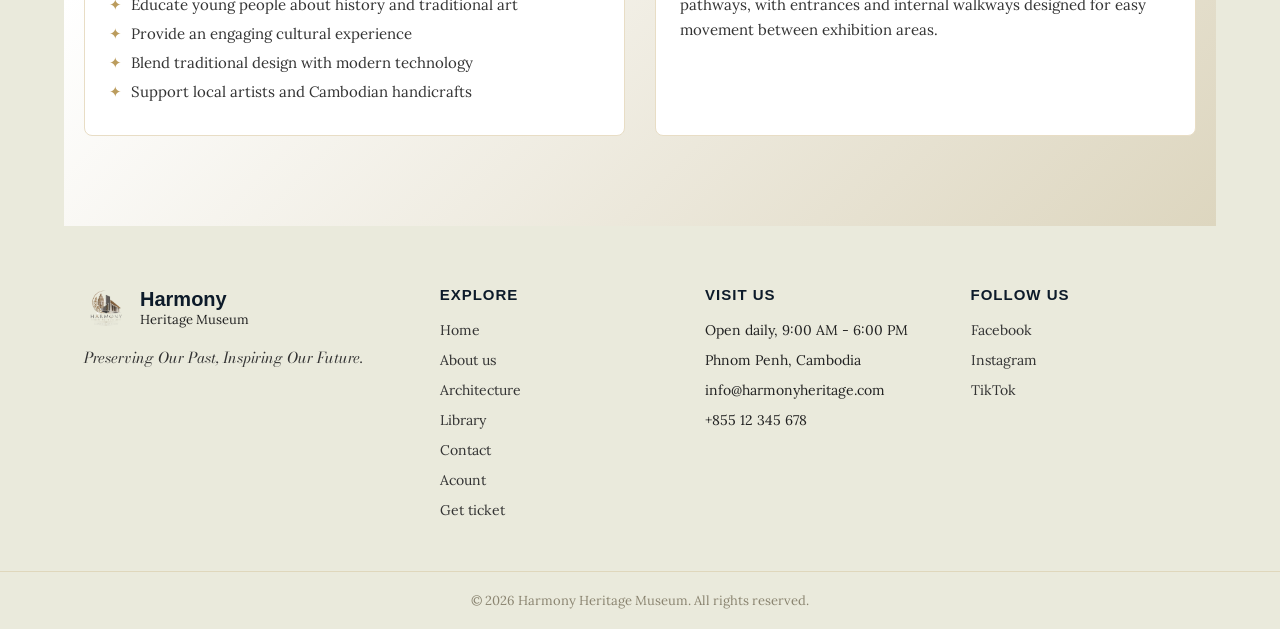
==== commit 3596229b: "yes" ====
--- a/index.html
+++ b/index.html
@@ -3,7 +3,7 @@
     <head>
         <meta charset="UTF-8">
         <meta name="viewport" content="width=device-width, initial-scale=1.0">
-        <title>Harmony Heritage Musuem</title>
+        <title>Harmony Heritage Museum</title>
         <link rel="stylesheet" href="index.css">
         <link rel="icon" href="harmony-round.png">
         <link href="https://fonts.googleapis.com/css2?family=Lora&display=swap" rel="stylesheet">
@@ -36,7 +36,7 @@
                     <li><a href="#arch">Architecture</a></li>
                     <li><a href="library.html">Library</a></li>
                     <li><a href="#contact">Contact</a></li>
-                    <li><a target="_blank" href="acc.html">Acount</a></li>
+                    <li><a target="_blank" href="acc.html">Account</a></li>
                     <li><a target="_blank" href="buy-ticket.html">Get ticket</a></li>
                 </ul>
 
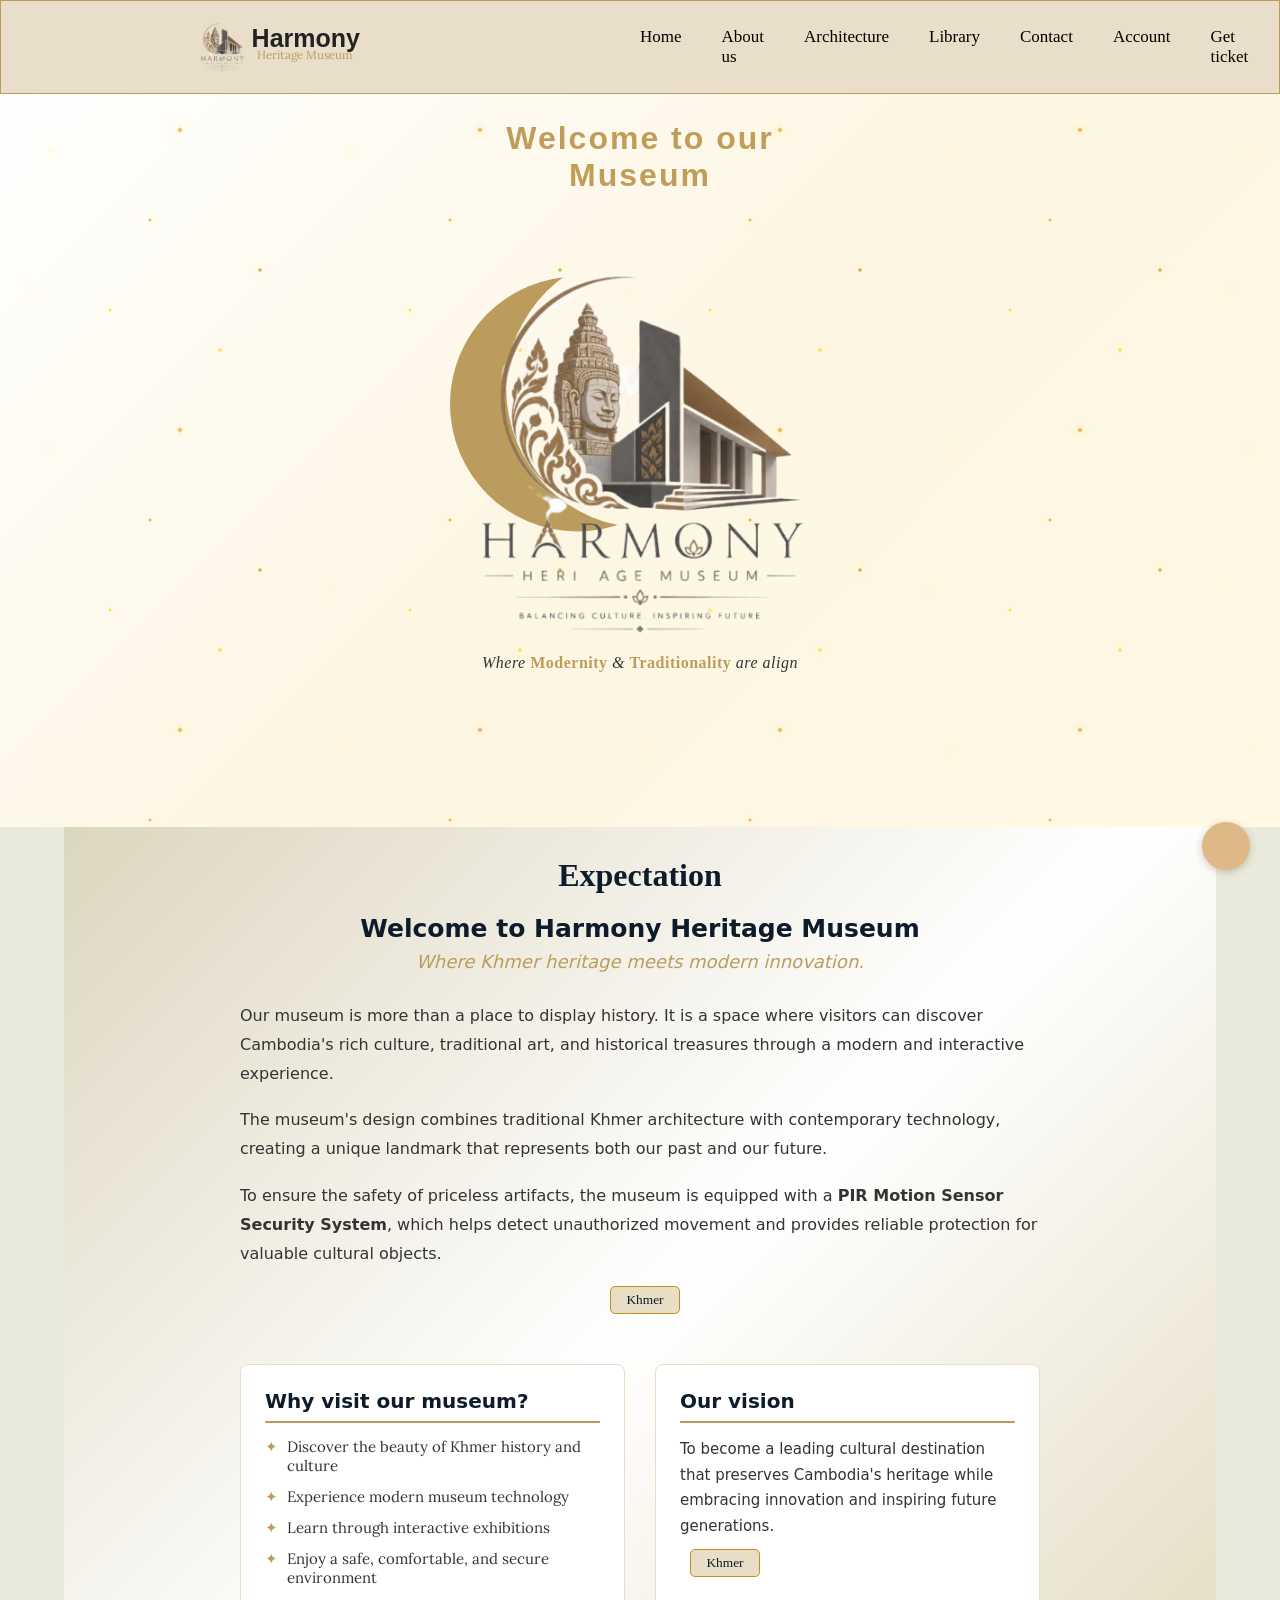
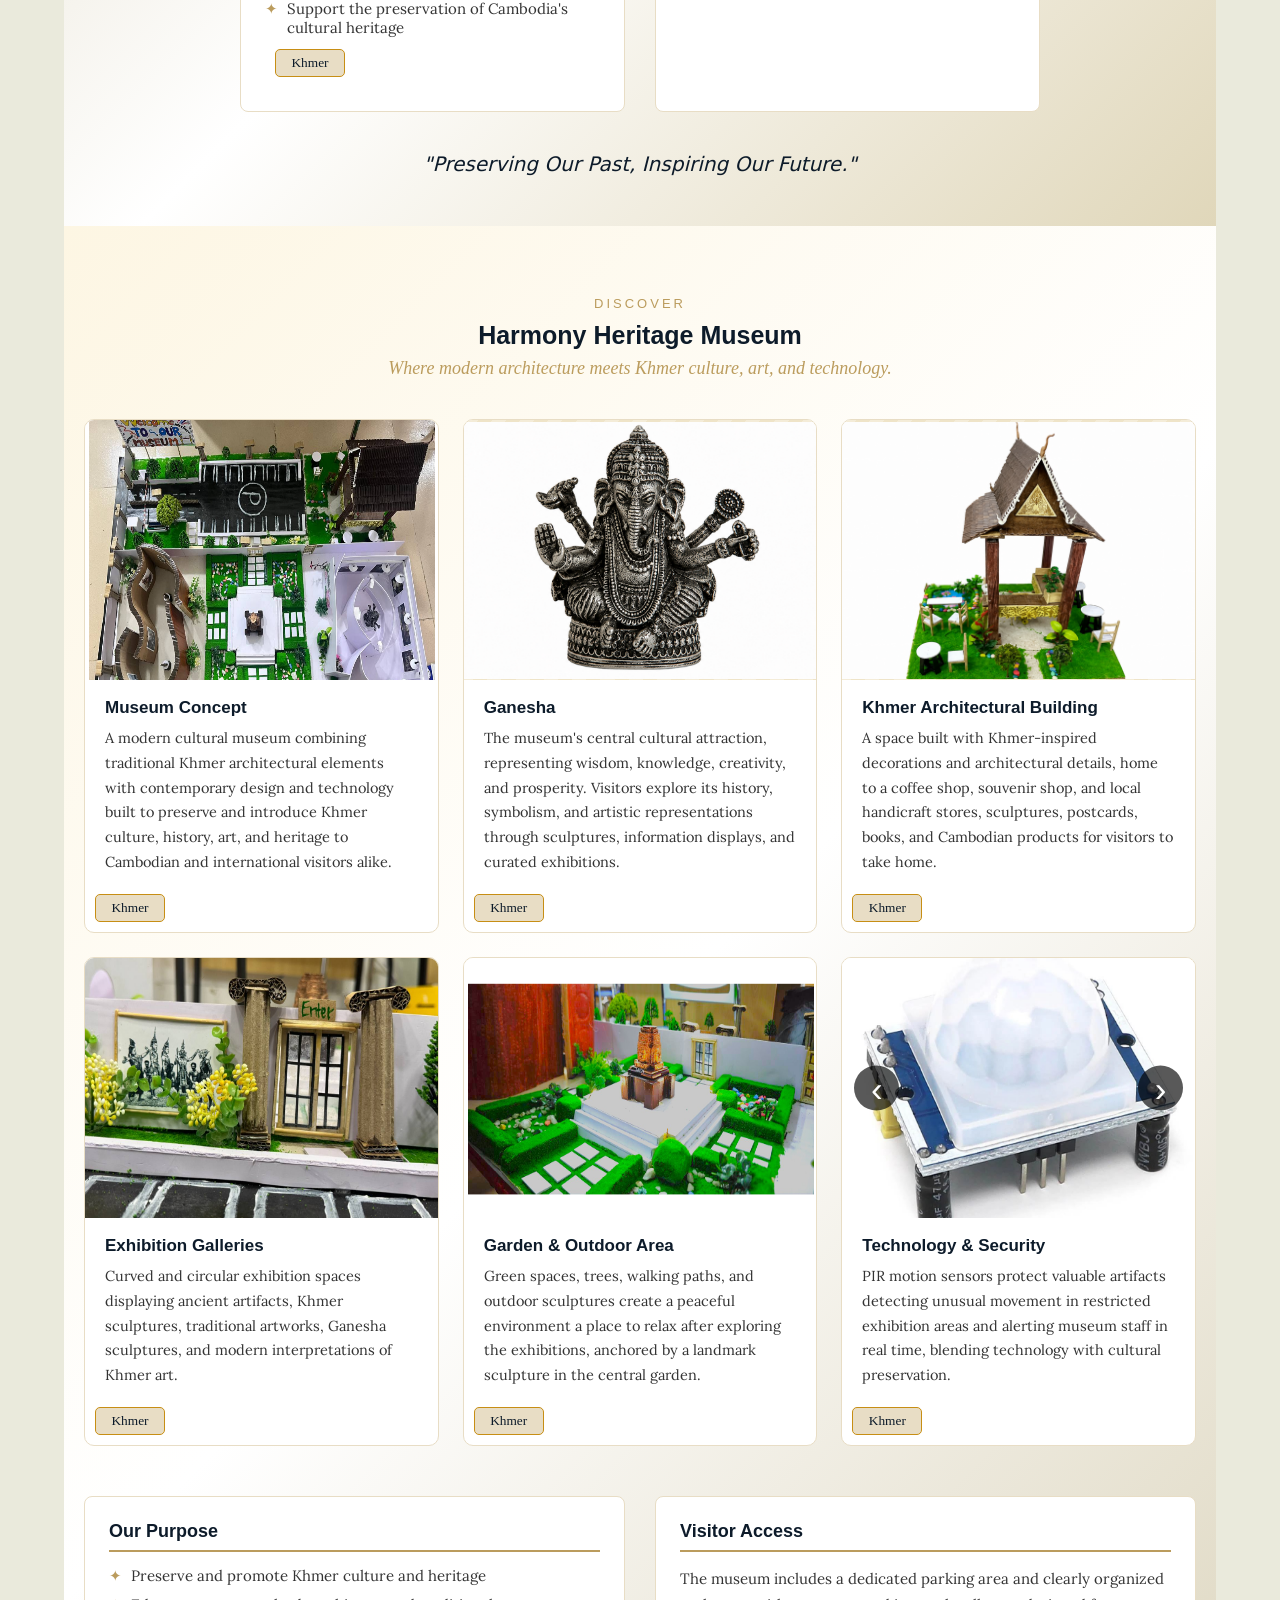
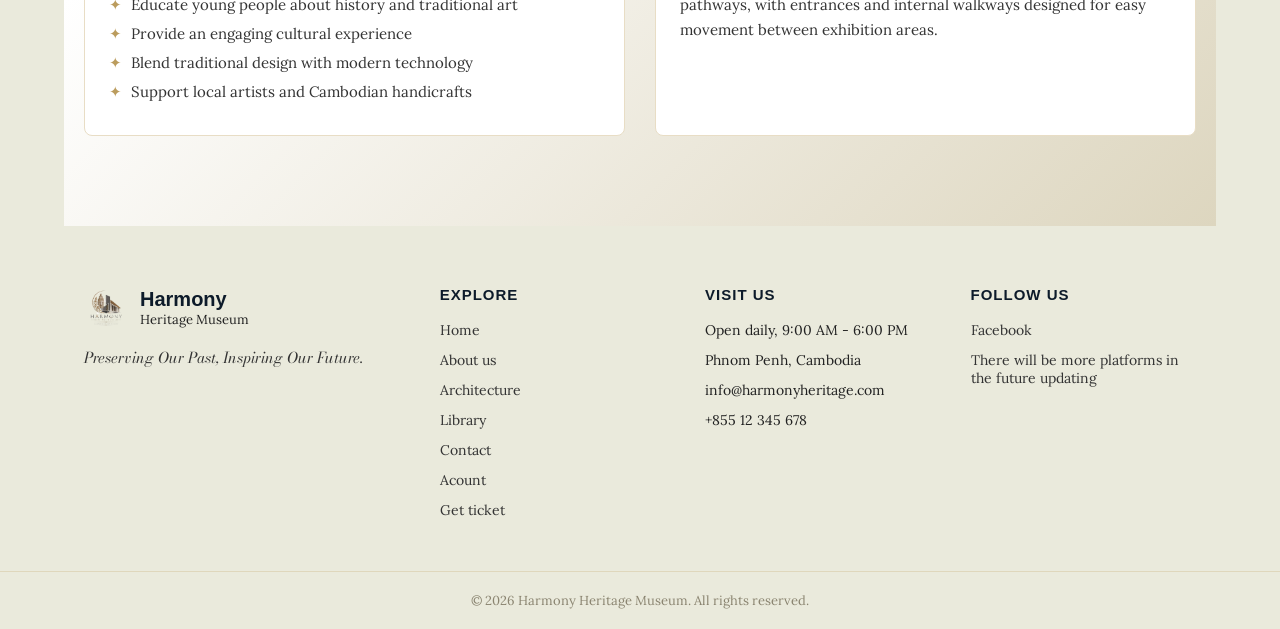
==== commit 568be369: "yes" ====
--- a/index.html
+++ b/index.html
@@ -122,7 +122,7 @@
                         <b>PIR Motion Sensor Security System</b>, which helps detect unauthorized movement and provides
                         reliable protection for valuable cultural objects.
                     </p>
-                    <button class="translate" id="greetingTranslate";">Khmer</button>
+                    <button class="translate" id="greetingTranslate" ;">Khmer</button>
                     <div class="about-grid">
                         <div class="about-why">
                             <h3>Why visit our museum?</h3>
@@ -145,7 +145,8 @@
                                 embracing
                                 innovation and inspiring future generations.
                             </p>
-                            <button class="translate" id="visionTranslate" style="transform: translateY(10px);">Khmer</button>
+                            <button class="translate" id="visionTranslate"
+                                style="transform: translateY(10px);">Khmer</button>
                         </div>
                     </div>
 
@@ -242,7 +243,8 @@
                         <h3>Garden & Outdoor Area</h3>
 
                         <p>
-                            Green spaces, trees, walking paths, and outdoor sculptures create a peaceful environment a place to relax after
+                            Green spaces, trees, walking paths, and outdoor sculptures create a peaceful environment a
+                            place to relax after
                             exploring the exhibitions, anchored by a landmark sculpture in the central garden.
                         </p>
 
@@ -292,6 +294,7 @@
                     </div>
                 </div>
             </div>
+            
         </main>
         <footer class="site-footer" id="contact">
             <div class="footer-container">
@@ -334,9 +337,8 @@
                 <div class="footer-links">
                     <h4>Follow us</h4>
                     <ul class="footer-social">
-                        <li><a href="#" aria-label="Facebook">Facebook</a></li>
-                        <li><a href="#" aria-label="Instagram">Instagram</a></li>
-                        <li><a href="#" aria-label="TikTok">TikTok</a></li>
+                        <li><a href="https://www.facebook.com/share/1FCtQmSQcn/?mibextid=wwXIfr" aria-label="Facebook">Facebook</a></li>
+                        <li><a href="">There will be more platforms in the future updating</a></li>
                     </ul>
                 </div>
             </div>
@@ -345,6 +347,7 @@
                 <p>&copy; <span id="footer-year"></span> Harmony Heritage Museum. All rights reserved.</p>
             </div>
         </footer>
+ 
         <script src="index.js"></script>
     </body>
 </html>
--- a/index.css
+++ b/index.css
@@ -1182,4 +1182,5 @@
     .slider-btn.next {
         right: 8px;
     }
-}+}
+
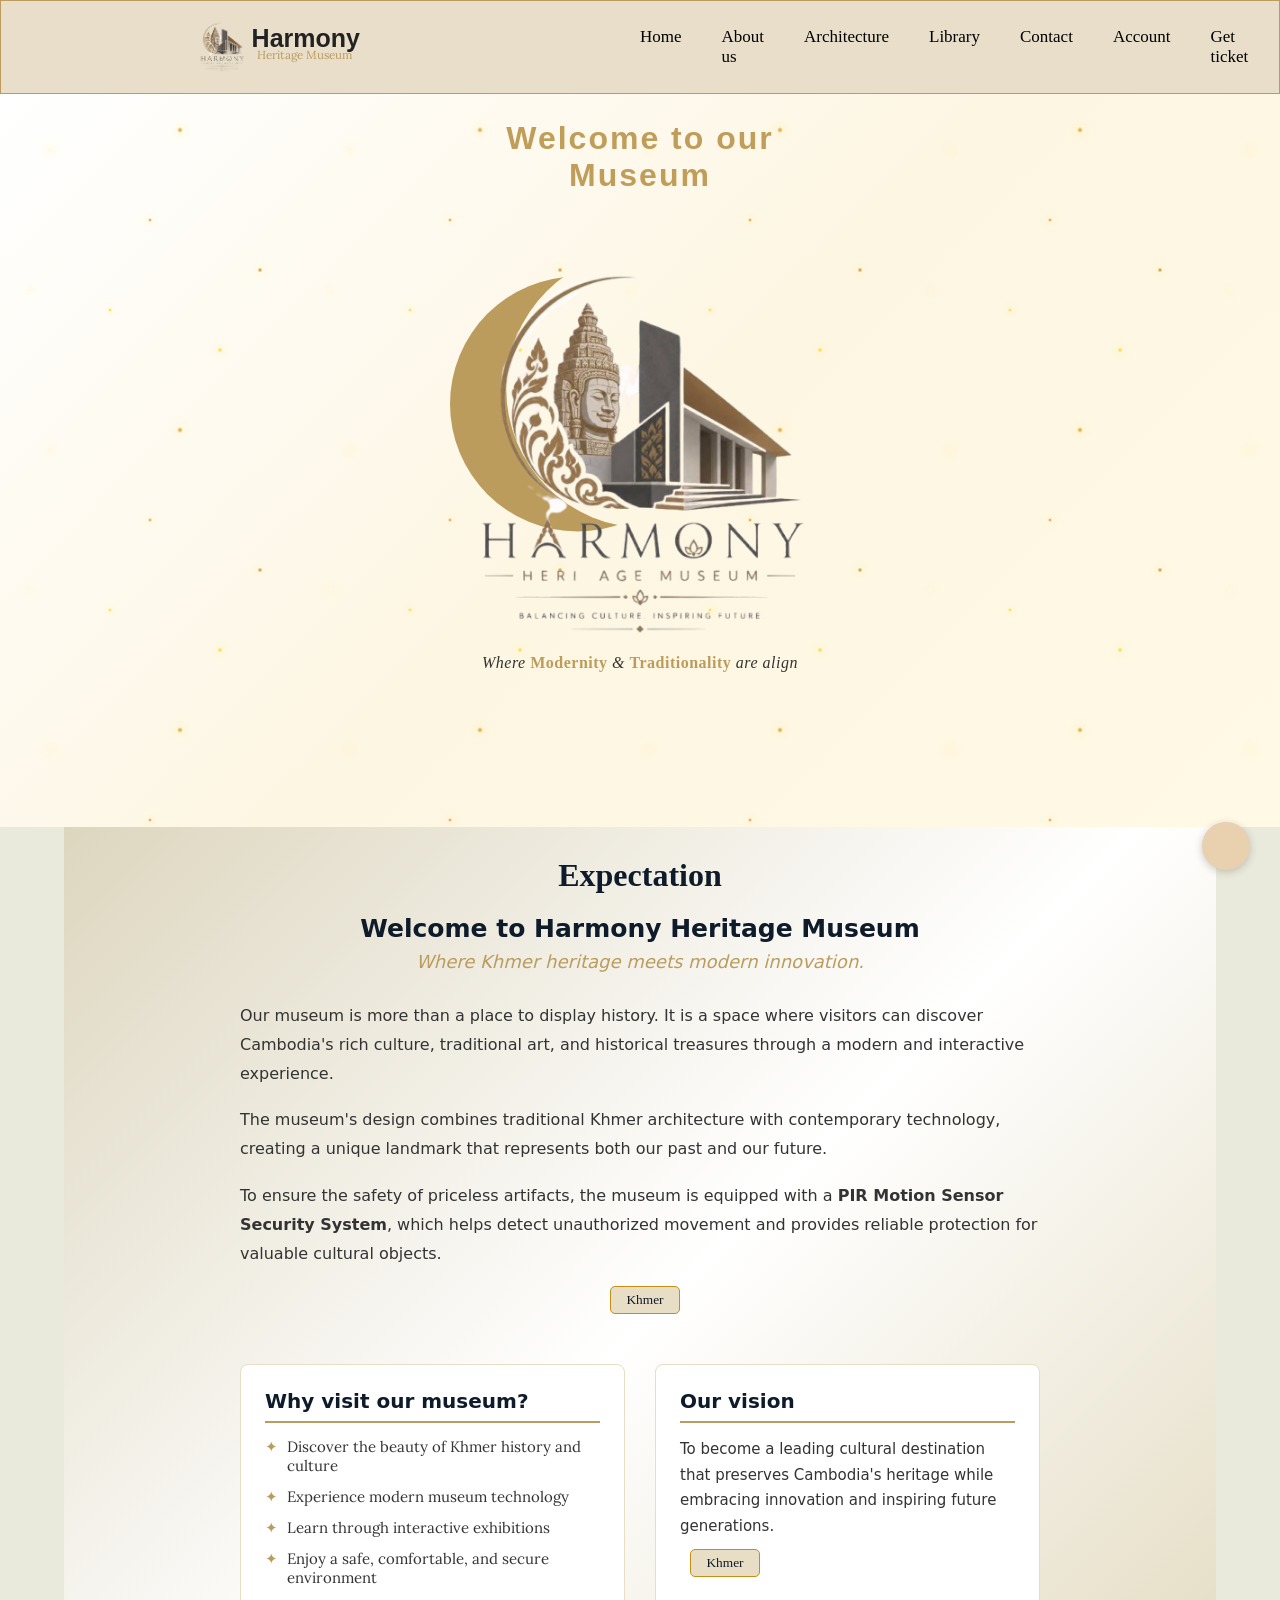
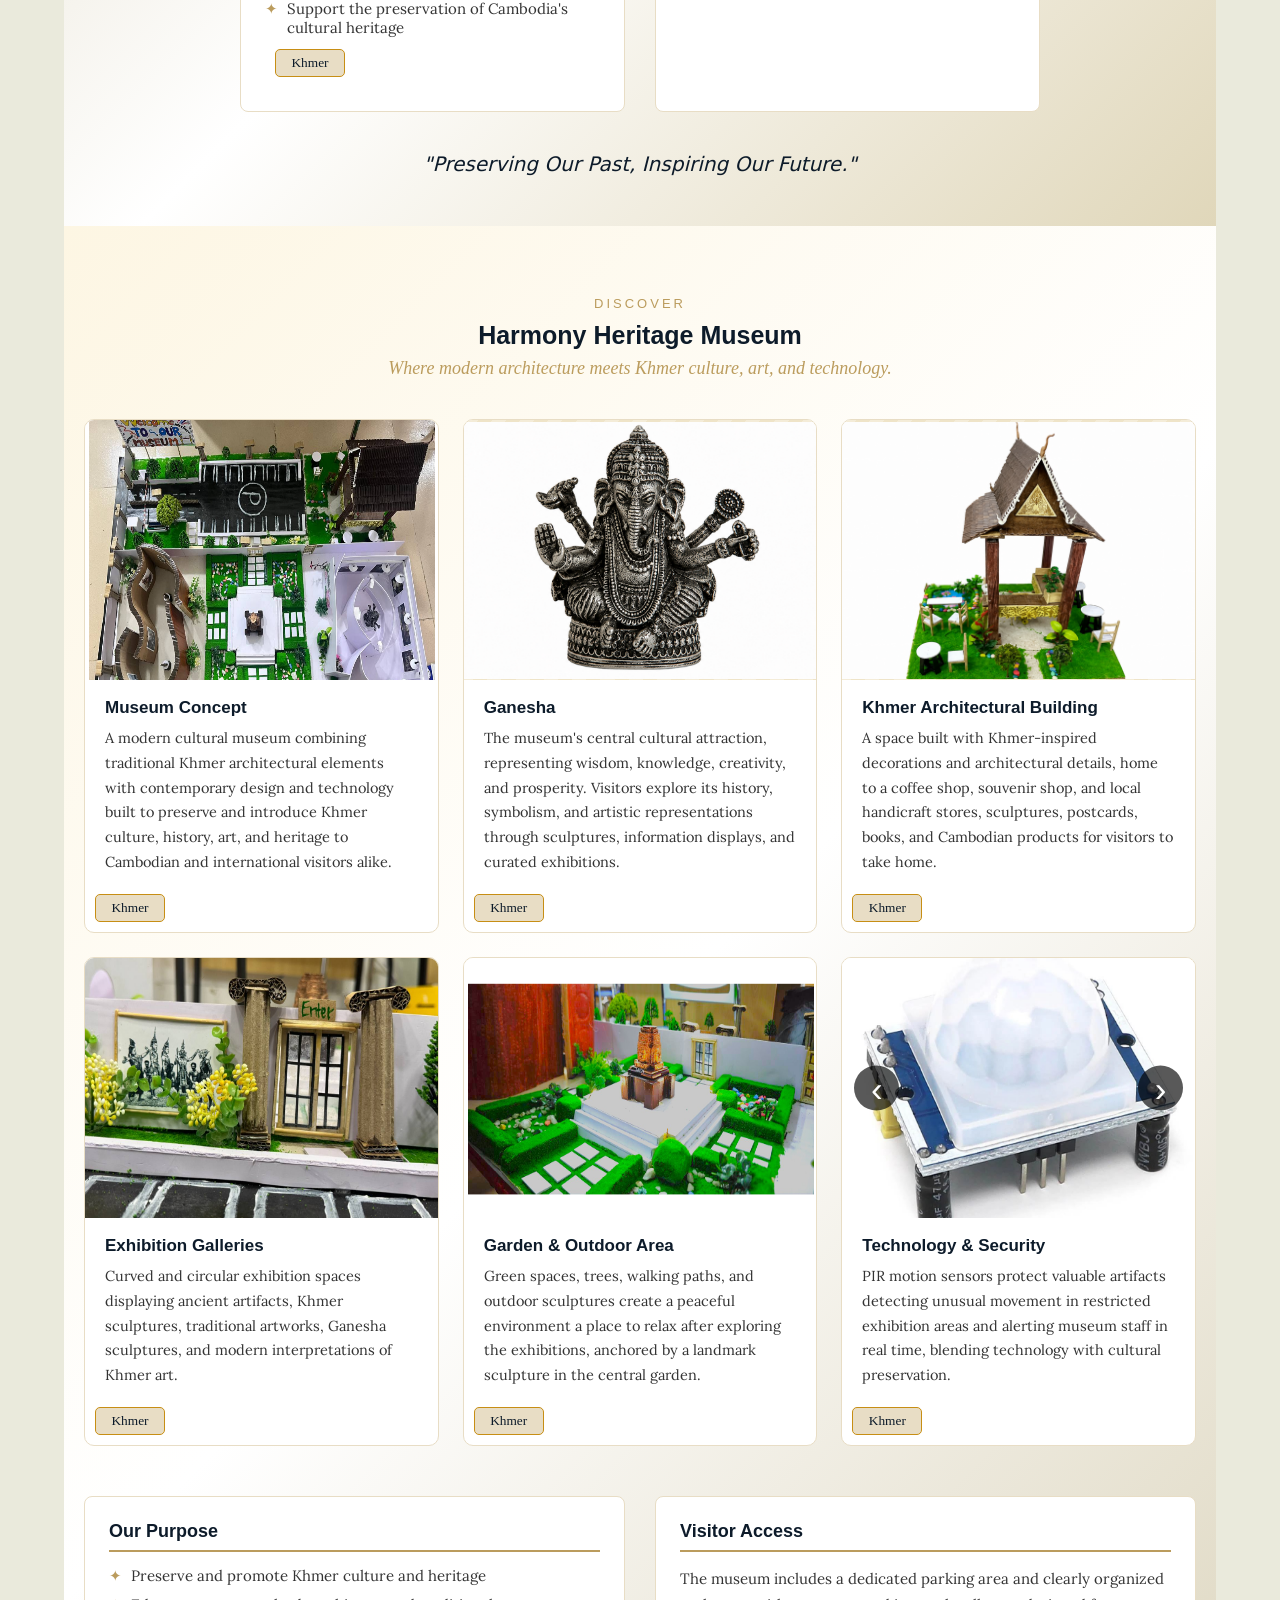
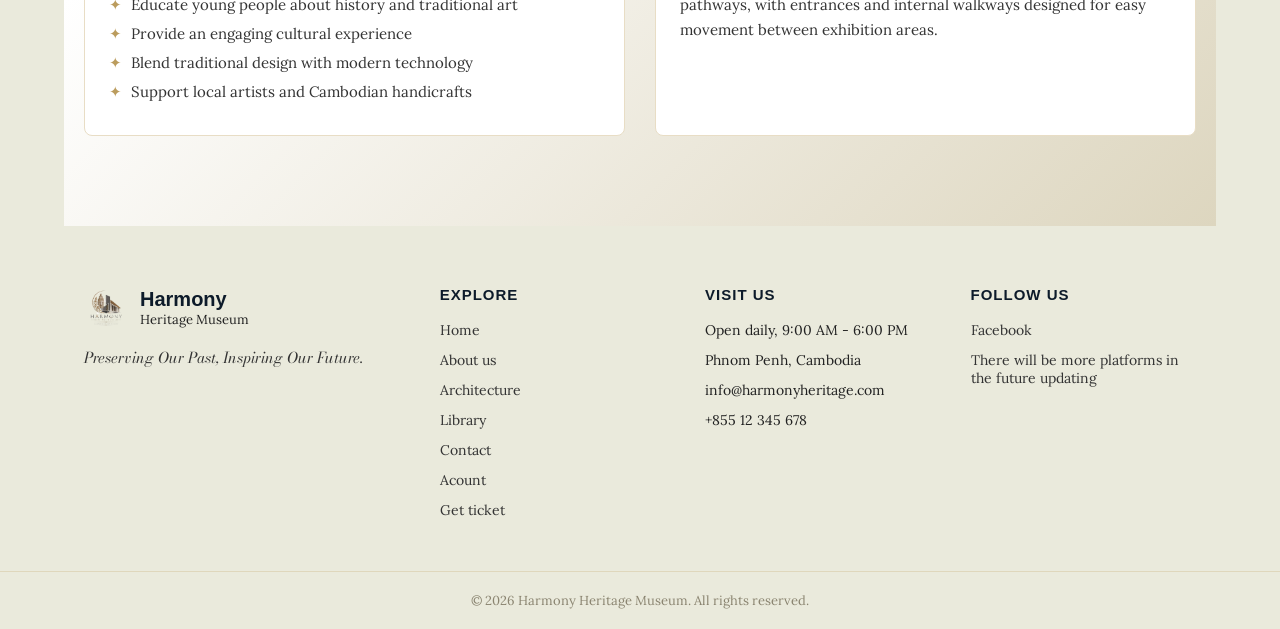
==== commit bc6a2a61: "yes" ====
--- a/index.html
+++ b/index.html
@@ -48,10 +48,16 @@
 
         <main>
             <div class="home" id="home">
-                <div class="sound-toggle" id="soundToggle">
-                    <i class="ti ti-volume-3"></i>
-                </div>
-
+                <a href="#home">
+                    <div class="sound-toggle" id="soundToggle">
+                        <div class="scroll-indicator" id="scroll1">
+                            <span></span>
+                            <span></span>
+                            <span></span>
+                        </div>
+                    </div>
+                </a>
+        
                 <h1 style="transform: translateY(30px);">
                     Welcome to our
                 </h1>
--- a/index.css
+++ b/index.css
@@ -196,10 +196,7 @@
     pointer-events: none;
     z-index: 0;
 }
-#greetingTranslate{
-    
-    
-}
+
 .home h1 {
     font-family: Arial, Helvetica, sans-serif;
     color: black;
@@ -412,7 +409,12 @@
         grid-template-columns: 1fr;
     }
 }
-
+#scroll1{
+    transform: rotate(180deg);
+    margin-bottom: -40px;
+    margin-left: -5.5px;
+    
+}
 .scroll-indicator {
     position: absolute;
     bottom: 30px;
@@ -474,7 +476,7 @@
     width: 48px;
     height: 48px;
     border-radius: 50%;
-    background: burlywood;
+    background: hsl(34, 57%, 80%);
     color: azure;
     display: flex;
     align-items: center;
